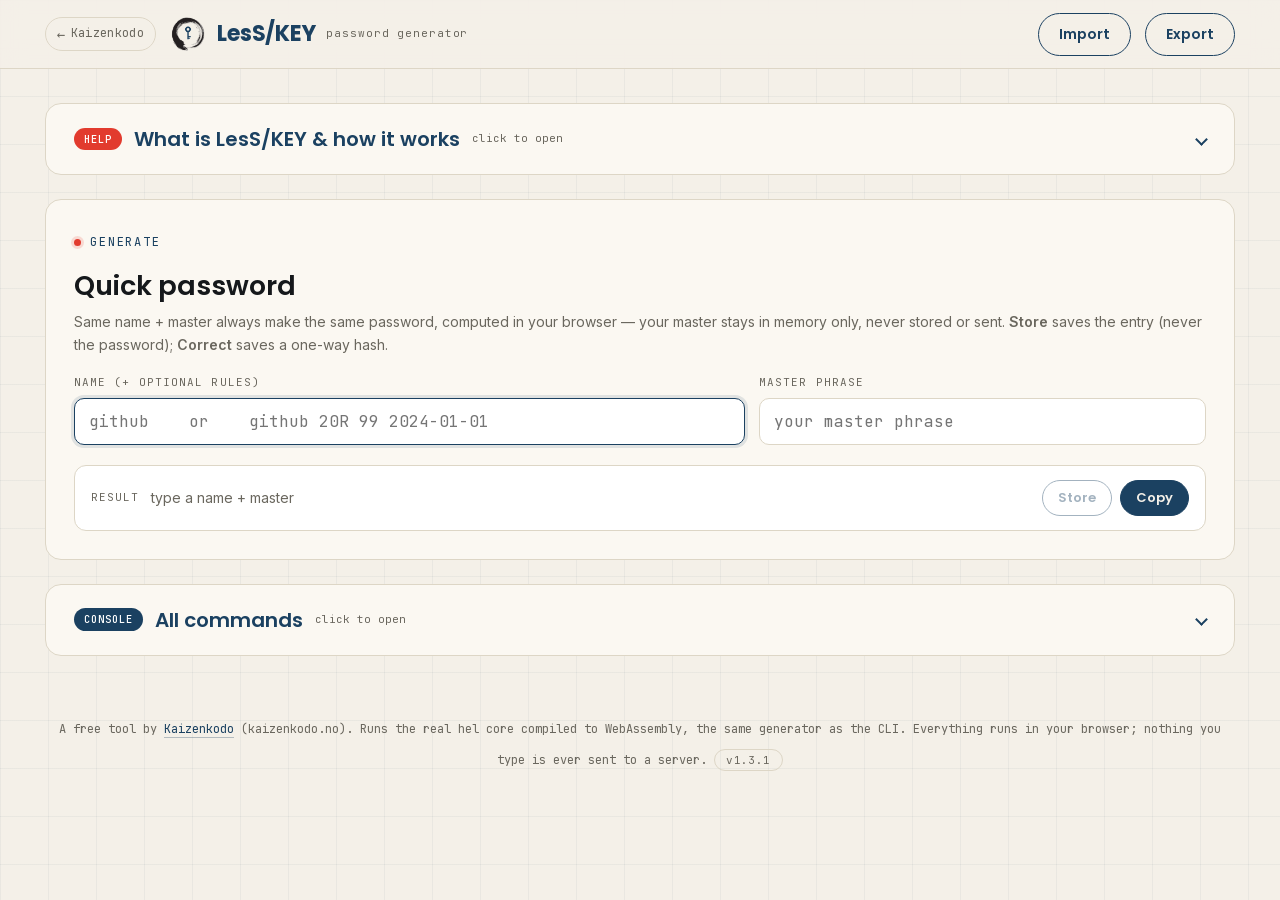
==== helwasm/index.html @ 5dd18528 "helwasm: v1.3.1 - honest importer: surface errors, crlf, dangling fence" ====
<!DOCTYPE html>
<html lang="en">
  <head>
    <meta charset="utf-8" />
    <meta name="viewport" content="width=device-width, initial-scale=1, viewport-fit=cover" />
    <meta name="theme-color" content="#0a2540" />
    <title>LesS/KEY password generator</title>
    <meta name="description" content="A password manager that stores nothing and never talks to a server. Passwords are generated entirely in your browser with WebAssembly; your master password and your data never leave your device." />
    <link rel="icon" type="image/png" sizes="32x32" href="./assets/favicon-32x32.png?v=2" />
    <link rel="icon" type="image/png" sizes="16x16" href="./assets/favicon-16x16.png?v=2" />
    <link rel="icon" href="./assets/favicon.ico?v=2" sizes="any" />
    <link rel="apple-touch-icon" sizes="180x180" href="./assets/apple-touch-icon.png?v=2" />
    <link rel="manifest" href="./assets/site.webmanifest" />
    <!-- Installable as a home-screen app (iOS + Android), runs standalone. -->
    <meta name="apple-mobile-web-app-capable" content="yes" />
    <meta name="mobile-web-app-capable" content="yes" />
    <meta name="apple-mobile-web-app-title" content="LesS/KEY" />
    <meta name="apple-mobile-web-app-status-bar-style" content="default" />
    <!-- Fonts are self-hosted in style.css (./assets/fonts/); no external requests. -->
    <link rel="stylesheet" href="./style.css" />
  </head>
  <body>
    <header class="site">
      <div class="wrap nav">
        <a class="backlink" href="../" title="Back to the Kaizenkodo site"><span class="arr" aria-hidden="true">←</span> Kaizenkodo</a>
        <a class="brand" href="./">
          <img class="enso" src="./assets/enso.png" width="36" height="36" alt="" aria-hidden="true" />
          <span class="wordmark">LesS/KEY</span>
          <span class="tagline">password generator</span>
        </a>
        <span class="nav-spacer"></span>
        <button class="btn ghost" id="importBtn">Import</button>
        <button class="btn ghost" id="exportBtn">Export</button>
      </div>
    </header>

    <main class="wrap">
      <!-- About / how it works (collapsible) -->
      <details class="about" id="about">
        <summary>
          <span class="about-badge">Help</span>
          <span>What is LesS/KEY &amp; how it works</span>
          <span class="about-hint">click to open</span>
          <span class="about-toggle" aria-hidden="true"></span>
        </summary>
        <div class="about-body">
          <p>
            LesS/KEY is a password manager that <strong>stores no passwords</strong>. It
            <strong>re-generates</strong> each one on demand from your single
            <em>master password</em> plus the <em>name</em> of the account. The same name and
            master always produce the same password, so there is nothing secret to leak,
            sync, or back up, and you only ever remember one phrase. By default each password
            is six short, memorable words. That is the <em>correct horse battery staple</em> idea
            from <a href="https://xkcd.com/936/" target="_blank" rel="noopener">xkcd 936</a>, built on
            the classic S/KEY one-time-password scheme (<a href="https://www.rfc-editor.org/rfc/rfc2289" target="_blank" rel="noopener">RFC 2289</a>).
          </p>
          <p class="about-privacy">
            <strong>Nothing leaves your device.</strong> Everything happens locally. Your master
            password and the passwords it generates are never sent anywhere, never stored on a
            server, and never logged. There is no account, no sync, and no tracking. The app is a
            single page plus a WebAssembly module, with its fonts bundled in. Once it has loaded,
            it makes no network requests at all.
          </p>
          <div class="about-grid">
            <div class="about-col">
              <div>
                <h4>Quick password</h4>
                <p>
                  Type an account name and your master phrase. The password appears instantly,
                  masked; click it (or the master) to reveal, or press <strong>Copy</strong>.
                  The save button steps from <strong>Store</strong> (file the entry — its name
                  and rules, never the password) to <strong>Correct</strong> (confirm this name +
                  master); once confirmed the result shows in colour, so a typo stays black.
                </p>
              </div>
              <div>
                <h4>Console</h4>
                <p>
                  The full command line; type <code>help</code> for every command. It shares the
                  same catalog and session as the form above, so you can switch between them freely;
                  <code>pb</code> copies a command's output to the clipboard. Your list lives only in
                  this browser (localStorage); use <strong>Export</strong> or <strong>Import</strong>
                  to move it yourself (for example, to and from a Notion page).
                </p>
              </div>
            </div>
            <div>
              <h4>Naming rules</h4>
              <p>
                After a name you can add a length and a mode. <code>R</code> is six memorable words
                (the default); <code>C</code> camel; <code>H</code> hex; <code>B</code> base64;
                <code>D</code> digits (<code>U…</code> = upper); <code>T</code> a TOTP one-time code
                (RFC 6238). For example, <code>github 20R</code>. End a name with <code>^folder</code>
                to derive it from a parent; you still type only your one master and the whole chain
                is computed. Or leave the master box empty and you're asked for the parent's own
                password instead (blank climbs to its parent, and so on).
              </p>
              <p>
                A <code>T</code> entry carries an inline seed, written <code>#"otpauth://…"</code>
                (or a bare base32 secret); <code>enc &lt;name&gt;</code> then prints its current code.
                <code>!"a note"</code> stores an encrypted note. Both are sealed with a key derived
                from the entry and its master chain — never kept in the clear — and
                <code>reveal &lt;name&gt;</code> decrypts them.
                Example: <code>add totp T 99 now #"otpauth://totp/x?secret=JBSWY3DPEHPK3PXP"</code>.
              </p>
              <p>
                A name starting with <code>+</code> (like <code>+vault</code>) is an independent
                root: its password is entered, never derived, and the chain stops there — separate
                master passwords for separate subtrees. A base starting with <code>$</code> (or
                <code>+$</code>) makes its whole subtree derive the unfolded 160-bit value
                (15 words instead of 6); set it once, everything below inherits.
              </p>
            </div>
          </div>
          <p class="about-note">
            Runs the real hel engine compiled to WebAssembly, the exact same generator as the
            command-line tool. You can add it to your home screen and use it as an app. No server,
            no account, no tracking, nothing to leak.
          </p>
        </div>
      </details>

      <!-- Quick generate -->
      <section class="card">
        <div class="eyebrow">Generate</div>
        <h2>Quick password</h2>
        <p class="hint">
          Same name + master always make the same password, computed in your browser —
          your master stays in memory only, never stored or sent. <strong>Store</strong>
          saves the entry (never the password); <strong>Correct</strong> saves a one-way hash.
        </p>
        <div class="fields">
          <div class="field">
            <label for="qname">Name (+ optional rules)</label>
            <input type="text" id="qname" role="combobox" aria-autocomplete="list" aria-expanded="false" aria-controls="qnames" placeholder="github    or    github 20R 99 2024-01-01" autocomplete="off" autocapitalize="off" autocorrect="off" spellcheck="false" readonly data-1p-ignore data-lpignore="true" data-bwignore="true" data-form-type="other" data-protonpass-ignore="true" data-kpxc-ignore="true" autofocus />
            <div class="suggest" id="qnames" role="listbox" hidden></div>
          </div>
          <div class="field">
            <label for="master">Master phrase</label>
            <input type="text" id="master" class="mask" placeholder="your master phrase" title="click to show or hide" autocomplete="off" autocapitalize="off" autocorrect="off" spellcheck="false" readonly data-1p-ignore data-lpignore="true" data-bwignore="true" data-form-type="other" data-protonpass-ignore="true" data-kpxc-ignore="true" />
          </div>
        </div>
        <!-- Facts about the STORED entry behind the typed name: its ^parent (tap
             to jump to that entry) and any URL / e-mail found in its comment
             (tap to copy; the URL chip also opens). Hidden when there is none. -->
        <div class="entry-meta" id="qmeta" hidden></div>
        <div class="result">
          <span class="tag">result</span>
          <span class="secret" id="qsecret" title="click to reveal"></span>
          <span class="len" id="qlen"></span>
          <span class="actions">
            <button class="btn ghost small" id="saveBtn" title="Save this name in your catalog" disabled>Store</button>
            <button class="btn small" id="copy">Copy</button>
          </span>
        </div>
      </section>

      <!-- Console (collapsible, same pattern as the help panel above) -->
      <details class="about console-card" id="consoleCard">
        <summary>
          <span class="about-badge">Console</span>
          <span>All commands</span>
          <span class="about-hint">click to open</span>
          <span class="about-toggle" aria-hidden="true"></span>
        </summary>
        <div class="about-body console-body">
          <p class="hint">
            The full hel command line: <code>ls</code>, <code>add</code>,
            <code>enc</code>, <code>gen</code>, <code>comment</code>,
            <code>correct</code>, <code>help</code>, … Your catalog persists in this
            browser (localStorage). Generated passwords are masked; click to reveal.
          </p>
          <div class="console-out" id="cout"></div>
          <div class="console-resize" role="separator" aria-orientation="horizontal" title="Drag to resize"></div>
          <div class="console-in">
            <span class="prompt">&gt;</span>
            <input type="text" id="cin" placeholder="type a command and press Enter" autocomplete="off" spellcheck="false" />
          </div>
        </div>
      </details>
    </main>

    <footer class="foot wrap">
      A free tool by <a href="https://kaizenkodo.no" target="_blank" rel="noopener">Kaizenkodo</a> (kaizenkodo.no).
      Runs the real hel core compiled to WebAssembly, the same generator as the CLI.
      Everything runs in your browser; nothing you type is ever sent to a server.
      <button class="ver" id="verBtn" type="button" title="What's new — changelog"></button>
    </footer>

    <div class="toast" id="toast"></div>

    <!-- Shown only when a new version installs while you're mid-entry; tapping it
         reloads to apply the update. Cold-open updates apply silently (no bar). -->
    <button class="update-bar" id="updateBar" type="button" hidden>
      Update ready &mdash; tap to apply
    </button>

    <!-- Import modal -->
    <div class="modal-bg" id="importModal">
      <div class="modal">
        <h3>Import catalog</h3>
        <p class="hint">Paste your catalog — raw <code>add …</code> lines, or a whole markdown page (a Notion <code>dump</code> split across code blocks works as-is; only the code blocks are read). Existing entries with the same name are replaced.</p>
        <div class="modal-status" id="importStatus" hidden></div>
        <textarea id="importText" placeholder="add ..."></textarea>
        <div class="row">
          <button class="btn" id="importDo">Import</button>
          <button class="btn ghost" id="importCancel">Cancel</button>
        </div>
      </div>
    </div>

    <!-- Export modal -->
    <div class="modal-bg" id="exportModal">
      <div class="modal">
        <h3>Export catalog</h3>
        <p class="hint">Copy this and paste it back into your Notion page.</p>
        <textarea id="exportText" readonly></textarea>
        <div class="row">
          <button class="btn" id="exportCopy">Copy</button>
          <button class="btn ghost" id="exportClose">Close</button>
        </div>
      </div>
    </div>

    <!-- Password prompt modal (for the `pass` command) -->
    <div class="modal-bg" id="passModal">
      <div class="modal">
        <h3 id="passTitle">Set password</h3>
        <p class="hint">Cache a master/parent password for this name (used by <code>enc</code> in its subtree). Kept in memory only.</p>
        <div class="field">
          <label for="passInput">Password</label>
          <input type="text" id="passInput" class="mask" autocomplete="off" autocapitalize="off" autocorrect="off" spellcheck="false" readonly data-1p-ignore data-lpignore="true" data-bwignore="true" data-form-type="other" data-protonpass-ignore="true" data-kpxc-ignore="true" />
        </div>
        <div class="row">
          <button class="btn" id="passOk">Set</button>
          <button class="btn ghost" id="passCancel">Cancel</button>
        </div>
      </div>
    </div>

    <!-- Changelog overlay (opened from the footer version badge) -->
    <div class="modal-bg" id="changelogModal">
      <div class="modal">
        <h3>What's new</h3>
        <p class="hint">Recent changes to LesS/KEY, newest first.</p>
        <div class="changelog" id="changelogBody"></div>
        <div class="row">
          <button class="btn ghost" id="changelogClose">Close</button>
        </div>
      </div>
    </div>

    <script type="module">
      import init, { hel_init, hel_command, hel_load_script, hel_parse, hel_parse_name, hel_entry, hel_names, hel_chain } from "./pkg/helwasm.js";

      const $ = (s) => document.querySelector(s);
      const masterEl = () => document.getElementById("master");
      const CATALOG_KEY = "hel_catalog";

      // Single source of truth for the displayed version AND the changelog dialog.
      // Newest first: CHANGELOG[0].version is the footer badge and gets the "Latest"
      // flag. To cut a release, bump the top version and prepend an entry. Each change
      // is { tag: "New" | "Improved", text }; `text` may hold inline <code> for command
      // names (authored/trusted content, rendered as HTML). `title` = the release theme.
      const CHANGELOG = [
        { version: "1.3.1", date: "2026-08-01", title: "An honest importer", changes: [
          { tag: "Fixed", text: "Import no longer claims success when nothing happened. The engine imports all-or-nothing (one broken line rejects the whole paste — your catalog is never half-replaced), but the dialog used to say “Imported” either way. It now reports the problem, shows the offending errors, and stays open; a clean import confirms with the real entry count." },
          { tag: "Fixed", text: "A paste with Windows line endings (CR&nbsp;LF) imported nothing; it now imports normally." },
          { tag: "Fixed", text: "A markdown paste whose final code fence is unterminated (e.g. a truncated page copy) silently dropped that block; its lines are now imported." },
        ] },
        { version: "1.3.0", date: "2026-07-29", title: "Find anything, see everything", changes: [
          { tag: "New", text: "The name field now searches your whole catalog, not just name beginnings: what you type is a regular expression matched against the full stored line — name, mode, date, comment and <code>^parent</code>, exactly the export form. <code>mail.*work</code>, <code>^git</code>, <code>2024-</code> or a plain fragment all work (spaces still mean name&nbsp;+&nbsp;rules; write <code>\\s</code> instead). <code>(?-i)</code> forces case-sensitivity, like <code>ls</code>." },
          { tag: "Improved", text: "Suggestions show what you'd actually pick: the name in bold with its <code>^parent</code> beside it and the start of the comment underneath — no more guessing between five <code>microsoft…</code> entries." },
          { tag: "New", text: "Below the name, quiet chips show the stored entry's facts: its <code>^parent</code> (tap to jump to that entry), and any web address or e-mail found in the comment — tap to copy, <code>↗</code> opens the site." },
          { tag: "Fixed", text: "The <code>save</code> diff is always complete: with nothing loaded yet the whole catalog shows as added, imports after a <code>source</code> appear too, and a clean save says <code>no changes since last load/save</code>." },
        ] },
        { version: "1.2.1", date: "2026-07-15", title: "A tidier desk", changes: [
          { tag: "Fixed", text: "Name suggestions are now a proper dropdown: arrow keys move the highlight, Enter picks, Escape closes — and it closes by itself after a pick or when you leave the field. The old native list could only be clicked and often refused to close on desktop." },
          { tag: "Improved", text: "The console folds away like the Help panel — closed by default, one click on its header to open — and remembers whether you left it open." },
          { tag: "Improved", text: "Password managers and browser autofill are told more firmly to stay out of the name and master fields (they only become writable the moment you click or tab into them)." },
        ] },
        { version: "1.2.0", date: "2026-07-10", title: "One-time codes, and a real shell on your phone", changes: [
          { tag: "New", text: "Store time-based one-time codes (2FA): give an entry mode <code>T</code> and an inline <code>#&quot;otpauth://…&quot;</code> seed, then <code>enc</code> shows the current six-digit code. Seeds are encrypted with your master and never kept in the clear; <code>reveal</code> shows the original, and <code>!&quot;…&quot;</code> stores an encrypted note." },
          { tag: "New", text: "Multiple master passwords: a name starting with <code>+</code> (like <code>+vault</code>) is an independent root — its password is entered, never derived, and the <code>^parent</code> chain stops there. Compartmentalize subtrees under separate masters." },
          { tag: "New", text: "<code>reset yes</code> in the console drops the whole in-memory catalog for a clean reimport — nothing saved changes until the next <code>save</code>, and cached masters are kept so the reimport seals without re-prompting." },
          { tag: "New", text: "A base whose name starts with <code>$</code> (or <code>+$</code>) switches its whole subtree to the unfolded derivation: 15-word passwords carrying the full 160 bits, inherited by every entry below it." },
          { tag: "New", text: "<code>rnd</code> mints passwords from pure randomness — each candidate is a fresh 160-bit value rendered like a <code>$</code> entry (15 words), touching no master. Made for creating new <code>+</code>/<code>+$</code> root passwords; <code>pb rnd1</code> copies one." },
          { tag: "Improved", text: "The console works as a proper shell on phones: it fits the screen, and while you type the output stays visible above the on-screen keyboard instead of hiding behind it. Tapping a password to reveal it keeps the keyboard and the shell open. Drag the handle under the output to resize it, and the height is remembered." },
          { tag: "New", text: "The name field suggests matching entries from your saved catalog as you type, so re-entering a name is a tap." },
          { tag: "New", text: "A name that derives from a <code>^parent</code> now generates even without your root master: leave the master box empty and you're asked for the parent's password (blank climbs to its parent, and so on) — the same hierarchy walk as the command-line tool." },
          { tag: "New", text: "Import accepts a whole markdown page, not just raw commands: paste a full Notion page whose <code>dump</code> is split across code blocks and only the code blocks are read." },
          { tag: "Improved", text: "<code>pass</code> on its own now sets the root master (same as <code>pass /</code>) — no name needed; the console prompt titles it “Master password (root)”. Consistent with the command-line tool." },
        ] },
        { version: "1.1.0", date: "2026-06-14", title: "Updates itself, works offline", changes: [
          { tag: "New", text: "The installed app now updates itself the next time you open it — no more removing and re-adding, and your saved catalog is kept across updates." },
          { tag: "New", text: "Runs fully offline once installed; everything is cached on your device." },
          { tag: "Improved", text: "<code>help</code> takes a topic: <code>help [topic]</code> gives a grouped overview plus per-command detail." },
          { tag: "Improved", text: "<code>enc</code> takes a sub-command like <code>pb</code>: <code>enc ls</code> / <code>enc ld &lt;regex&gt;</code> encodes the matching entry, and <code>pb ld &lt;regex&gt;</code> copies its name." },
        ] },
        { version: "1.0.0", date: "2026-06-10", title: "Keyboard-first, and installable", changes: [
          { tag: "New", text: "Press Enter in the name field to jump to the master; Enter in the master generates and copies." },
          { tag: "New", text: "Install LesS/KEY to your home screen and run it as a standalone app." },
          { tag: "Improved", text: "Fresh ensō + key icon; the result shrinks to stay on one line on narrow phones." },
        ] },
        { version: "0.9.0", date: "2026-06-09", title: "A smarter catalog", changes: [
          { tag: "New", text: "Quick password follows <code>^parent</code> chains, all computed from your one master." },
          { tag: "New", text: "<code>pb</code> copies a command's output to the clipboard; help now lists every command." },
          { tag: "Improved", text: "One progressive Store → Correct button; verified results show in colour." },
        ] },
        { version: "0.8.0", date: "2026-06-08", title: "Public launch", changes: [
          { tag: "New", text: "Runs entirely in your browser via WebAssembly — nothing you type is ever sent to a server." },
          { tag: "New", text: "Self-hosted fonts, installable and mobile-friendly; a bare name makes six memorable S/KEY words by default." },
        ] },
      ];

      // When launched as an installed app (home-screen / standalone), hide the
      // "back to Kaizenkodo" link — leaving the app context would feel wrong there.
      // navigator.standalone covers older iOS; the media query covers the rest.
      if (window.navigator.standalone === true ||
          (window.matchMedia && window.matchMedia("(display-mode: standalone)").matches)) {
        document.documentElement.classList.add("standalone");
      }

      // ---- host imports (wasm calls these by bare name → must be globals) ----
      // The master field is the single ROOT master. hel's read_master prompts "/" for
      // the root and the parent's NAME when climbing a ^parent chain; by answering only
      // the "/" prompt (and "" otherwise) we force hel to climb to the root and COMPUTE
      // every intermediate parent from one master — exactly what the CLI does, and the
      // same for the easy form and the console below, so both give identical results.
      window.hel_get_password = (prompt) =>
        prompt === "/" ? (masterEl() ? masterEl().value : "") || "" : "";
      window.hel_rnd_range = (s, e) => {
        if (e <= s) return s;
        const r = crypto.getRandomValues(new Uint32Array(1))[0] / 4294967296;
        return s + Math.floor(r * (e - s));
      };
      window.hel_storage_get = (k) => localStorage.getItem("hel:" + k);
      window.hel_storage_set = (k, v) => localStorage.setItem("hel:" + k, v);
      // `pb` copies to the system clipboard. Fire-and-forget: it runs inside the Enter
      // keypress handler, so the user-gesture requirement for clipboard write is met.
      window.hel_clipboard_write = (text) => { try { navigator.clipboard.writeText(text); } catch (e) {} };

      // ---- helpers ----
      const persist = () => hel_command("save " + CATALOG_KEY);
      const esc = (s) => s.replace(/&/g, "&amp;").replace(/</g, "&lt;").replace(/>/g, "&gt;");
      const stripNoise = (out) => out.split("\n").filter((l) => l && !/^(warning|error):/.test(l));
      const escapeRegExp = (s) => s.replace(/[.*+?^${}()|[\]\\]/g, "\\$&");

      // Import accepts a full markdown paste (e.g. a whole Notion page whose hel `dump`
      // is split across several fenced code blocks): pull out the code-block contents and
      // import only those, in order. With no code fence, treat the text as raw commands
      // (unchanged behaviour). Language tag after the opening ``` is ignored.
      // CRLF is normalized to LF first — the engine's script grammar only accepts \r
      // BEFORE a command, so a Windows-style paste would otherwise reject wholesale.
      // An UNTERMINATED final fence still counts as a block: a truncated page must
      // lose nothing (the engine rejects any garbage this lets through anyway).
      function extractScript(txt) {
        txt = txt.replace(/\r\n?/g, "\n");
        const blocks = [];
        const re = /```[^\n]*\n([\s\S]*?)```/g;
        let m, tailFrom = 0;
        while ((m = re.exec(txt)) !== null) { blocks.push(m[1]); tailFrom = re.lastIndex; }
        if (!blocks.length) return txt;
        const dangling = txt.slice(tailFrom).match(/```[^\n]*\n([\s\S]*)$/);
        if (dangling && dangling[1].trim()) blocks.push(dangling[1]);
        return blocks.join("\n");
      }

      // Redact the secret a `pass <name> <pw>` / `set <name> <value>` long form carries,
      // mirroring hel's command Display (`pass name ***`). `pass <name>` (no value) and
      // `unpass` are untouched. Used for the console echo AND to keep secrets out of the
      // persisted command history.
      function redactCmd(cmd) {
        return cmd.replace(/^(\s*(?:pass|set)\s+\S+)\s+.+$/, "$1 ***");
      }

      // ls-style name autocomplete for #qname. A custom dropdown, NOT a native
      // <datalist>: on desktop the datalist popup can't be keyboard-picked once its
      // options are rebuilt mid-typing, and it won't dismiss. What you type is a
      // REGEX matched against the full stored line (name, mode, seq, date, comment,
      // ^parent — the exact dump/export form), same semantics as `ls`: `^`/`$`
      // anchor the whole line, partial matches hit anywhere, `(?-i)` forces case.
      // hel_names is read-only, so it never mutates the catalog or ls state
      // (quick-gen stays stateless). Only offers suggestions while typing a
      // whitespace-free pattern (use `\s` in a regex), so it doesn't fight the
      // "name + rules" spec once rules are added, and never dumps the whole
      // catalog on an empty field. Capped for large catalogs.
      const MAX_SUGGESTIONS = 50;

      // Split a canonical stored line (`[prefix ]name [len]mode seq date [comment]
      // [^parent]`) into the bits the UI shows. The name comes from the engine's
      // own parser (handles a leading prefix); the parent is the trailing ^token;
      // the comment is everything between the date and the parent (token-joined,
      // so inner runs of spaces collapse — fine for display).
      function parseEntryLine(line) {
        const t = line.trim();
        const name = hel_parse_name(t);
        const pm = t.match(/\s\^(\S+)$/);
        const rest = pm ? t.slice(0, pm.index) : t;
        const toks = rest.split(/\s+/);
        const ni = toks.indexOf(name);
        const comment = ni >= 0 ? toks.slice(ni + 4).join(" ") : "";
        return { name, parent: pm ? pm[1] : "", comment };
      }
      let suggestActive = -1; // index of the keyboard-highlighted option, -1 = none
      function closeSuggest() {
        const box = $("#qnames");
        box.hidden = true;
        box.replaceChildren();
        suggestActive = -1;
        $("#qname").setAttribute("aria-expanded", "false");
        $("#qname").removeAttribute("aria-activedescendant");
      }
      function acceptSuggest(name) {
        $("#qname").value = name;
        closeSuggest();
        quickGen(true);
      }
      function moveSuggest(delta) {
        const box = $("#qnames");
        const opts = box.children;
        if (!opts.length) return;
        suggestActive = suggestActive === -1
          ? (delta > 0 ? 0 : opts.length - 1)
          : (suggestActive + delta + opts.length) % opts.length;
        for (let i = 0; i < opts.length; i++) opts[i].classList.toggle("active", i === suggestActive);
        opts[suggestActive].scrollIntoView({ block: "nearest" });
        $("#qname").setAttribute("aria-activedescendant", opts[suggestActive].id);
      }
      function refreshNameSuggestions() {
        const box = $("#qnames");
        if (!box) return;
        const spec = $("#qname").value;
        if (!spec || /\s/.test(spec)) { closeSuggest(); return; } // empty/rules → none
        const lines = hel_names(spec).split("\n").filter(Boolean).slice(0, MAX_SUGGESTIONS);
        const ents = lines.map(parseEntryLine);
        // nothing to offer, or the only match is what's already typed → close
        if (!ents.length || (ents.length === 1 && ents[0].name === spec)) { closeSuggest(); return; }
        suggestActive = -1;
        $("#qname").removeAttribute("aria-activedescendant");
        box.replaceChildren(...ents.map((ent, i) => {
          const o = document.createElement("div");
          o.className = "opt";
          o.id = "qopt-" + i;
          o.setAttribute("role", "option");
          o.dataset.name = ent.name;
          const top = document.createElement("div");
          top.className = "opt-top";
          const nm = document.createElement("span");
          nm.className = "opt-name";
          nm.textContent = ent.name;
          top.appendChild(nm);
          if (ent.parent) {
            const pa = document.createElement("span");
            pa.className = "opt-parent";
            pa.textContent = "^ " + ent.parent;
            top.appendChild(pa);
          }
          o.appendChild(top);
          if (ent.comment) {
            const co = document.createElement("div");
            co.className = "opt-comment";
            co.textContent = ent.comment;
            o.appendChild(co);
          }
          // pointerdown (not click): preventDefault keeps #qname focused, so no blur
          o.addEventListener("pointerdown", (e) => { e.preventDefault(); acceptSuggest(ent.name); });
          return o;
        }));
        box.hidden = false;
        $("#qname").setAttribute("aria-expanded", "true");
      }

      let toastT;
      function toast(msg) {
        const t = $("#toast");
        t.textContent = msg;
        t.classList.add("show");
        clearTimeout(toastT);
        toastT = setTimeout(() => t.classList.remove("show"), 1600);
      }

      async function copyText(text) {
        try {
          await navigator.clipboard.writeText(text);
          toast("Copied");
        } catch {
          toast("Copy failed");
        }
      }

      function secretSpan(text) {
        const s = document.createElement("span");
        s.className = "secret";
        s.textContent = text;
        s.title = "click to reveal";
        // In the iPhone console shell, tapping a secret must not blur #cin — that closes
        // the keyboard and drops shell mode. Keep focus on the input by preventing the
        // event that would move it, while still toggling the reveal:
        //  - mousedown.preventDefault handles desktop + iOS's synthetic mouse path;
        //  - touchend.preventDefault handles real iOS, where the blur rides the touch
        //    itself (before the synthetic mouse events). Preventing touchend also
        //    suppresses the synthetic click, so we toggle there and guard the click path.
        const inShell = () => document.body.classList.contains("shell-focus");
        const reveal = () => s.classList.toggle("revealed");
        let touchHandled = false;
        s.addEventListener("mousedown", (e) => { if (inShell()) e.preventDefault(); });
        s.addEventListener("touchend", (e) => {
          if (!inShell()) return;                 // outside the shell: let the click toggle
          e.preventDefault();                     // keep the keyboard open; eats the synthetic click
          touchHandled = true;
          setTimeout(() => { touchHandled = false; }, 500);
          reveal();
        });
        s.addEventListener("click", () => { if (!touchHandled) reveal(); });
        return s;
      }

      // ---- quick generate ----
      // Pure sugar over the same engine the console drives: it only ever runs
      // hel_command(...) and DERIVES what it shows from the engine, so you can switch
      // to the console at any time and keep working on the same catalog, the same
      // cached master, and the same correct hashes. No private form-only state — the
      // master lives only in hel's in-memory `secrets` (never written to storage);
      // only the one-way "correct" hash is persisted on the device.
      let lastSecret = "";
      let appliedMaster = null; // last master value pushed to the engine (debounce hint)
      // One progressive button. It walks the natural states, each a real engine fact:
      //   not in catalog            -> "Store"     (click: add the name)
      //   in catalog, master shown  -> "Correct"   (click: mark this name+master correct)
      //   verified                  -> "Correct ✓" (click: unmark)
      //   in catalog, no master     -> "Stored ✓"  (disabled: nothing to verify yet)
      function refreshSaveBtn(name, hasResult, correct) {
        const b = $("#saveBtn");
        if (!b) return;
        const stored = name ? !!hel_entry(name) : false;
        b.classList.remove("is-correct", "is-stored");
        if (!name) {
          b.disabled = true; b.textContent = "Store";
          b.title = "Save this name in your catalog";
        } else if (!stored) {
          b.disabled = false; b.textContent = "Store";
          b.title = "Save this name in your catalog";
        } else if (correct) {
          b.disabled = false; b.textContent = "Correct ✓"; b.classList.add("is-correct");
          b.title = "This name + master is verified. Click to unmark.";
        } else if (hasResult) {
          b.disabled = false; b.textContent = "Correct";
          b.title = "Mark this name + master correct, so it shows in colour";
        } else {
          b.disabled = true; b.textContent = "Stored ✓"; b.classList.add("is-stored");
          b.title = "In your catalog. Type the master to mark it correct.";
        }
      }
      // ---- entry meta chips: parent / URL / e-mail of the stored entry ----
      // Derived on every regen from the entry's canonical stored line. The URL and
      // e-mail live in the free-text comment; show them as copyable chips so the
      // catalog doubles as a "where do I log in with what" card. Nothing here is
      // secret (the comment is stored in the clear), so plain buttons are fine.
      function metaChip(kindLabel, valueLabel, title, onClick) {
        const c = document.createElement("button");
        c.type = "button";
        c.className = "chip";
        c.title = title || "Click to copy";
        const k = document.createElement("span");
        k.className = "k";
        k.textContent = kindLabel;
        const v = document.createElement("span");
        v.className = "v";
        v.textContent = valueLabel;
        c.append(k, v);
        c.addEventListener("click", onClick);
        return c;
      }
      function refreshEntryMeta(name) {
        const box = $("#qmeta");
        if (!box) return;
        const stored = name ? hel_entry(name) : "";
        if (!stored) { box.hidden = true; box.replaceChildren(); return; }
        const ent = parseEntryLine(stored);
        const chips = [];
        if (ent.parent) {
          // Jumping beats copying for a parent: load its stored spec into the
          // name field, exactly as picking it from the suggestions would.
          chips.push(metaChip("parent", ent.parent,
            "Derived from ^" + ent.parent + " — click to open that entry", () => {
              $("#qname").value = hel_entry(ent.parent) || ent.parent;
              closeSuggest();
              quickGen(true);
            }));
        }
        // First http(s) URL in the comment; the e-mail is searched with URLs cut
        // out, so a user@host inside a URL doesn't masquerade as an address.
        const url = (ent.comment.match(/https?:\/\/[^\s"'<>)\]]+/) || [])[0];
        if (url) {
          let host = url;
          try { host = new URL(url).host; } catch {}
          const c = metaChip("url", host, "Click to copy " + url, () => copyText(url));
          const a = document.createElement("a");
          a.className = "chip-open";
          a.href = url;
          a.target = "_blank";
          a.rel = "noopener";
          a.textContent = "↗";
          a.title = "Open " + url;
          a.addEventListener("click", (e) => e.stopPropagation()); // open, don't copy
          c.appendChild(a);
          chips.push(c);
        }
        const mail = (ent.comment.replace(/[a-z][a-z0-9+.-]*:\/\/[^\s"'<>)\]]+/gi, " ")
          .match(/[A-Za-z0-9._%+-]+@[A-Za-z0-9.-]+\.[A-Za-z]{2,}/) || [])[0];
        if (mail) chips.push(metaChip("mail", mail, "Click to copy " + mail, () => copyText(mail)));
        box.replaceChildren(...chips);
        box.hidden = !chips.length;
      }
      // Shrink the result font just enough to keep it on one line on very narrow screens
      // (iPhone) instead of wrapping. Falls back to wrapping only if even the floor size
      // can't fit. Masking doesn't change width (mono disc = mono char), so reveal is safe.
      function fitResult() {
        const sec = $("#qsecret");
        sec.style.fontSize = "";
        if (!sec.textContent) return;
        const avail = sec.clientWidth;
        if (!avail) return;
        const ws = sec.style.whiteSpace;
        sec.style.whiteSpace = "nowrap";
        const full = sec.scrollWidth;
        sec.style.whiteSpace = ws;
        if (full > avail) {
          const base = parseFloat(getComputedStyle(sec).fontSize);
          sec.style.fontSize = Math.max(11, Math.floor((base * avail) / full)) + "px";
        }
      }
      function quickGen(silent) {
        const spec = $("#qname").value.trim();
        const sec = $("#qsecret");
        const lenEl = $("#qlen");
        sec.classList.remove("revealed");
        // The entry name is NOT always the first token; a leading prefix
        // (like `*P0 test1 …`) means the name is the next word. Parse it.
        const name = spec ? hel_parse_name(spec) : "";
        if (!name) {
          sec.textContent = ""; sec.classList.remove("correct"); sec.style.fontSize = "";
          lenEl.textContent = ""; lastSecret = "";
          refreshSaveBtn("", false, false);
          refreshEntryMeta("");
          return;
        }
        const master = masterEl().value;
        // A new master in the field is authoritative: forget the cached chain so every
        // parent recomputes from it. An empty field keeps whatever master is stored, so
        // names still generate without re-typing it (the auto-`pass`). `unpass` (no arg)
        // is the same command you can type in the console.
        if (master !== appliedMaster) {
          if (master.length) hel_command("unpass");
          appliedMaster = master;
        }
        let out = hel_command("enc " + name);
        if (/^error: name .* not found/m.test(out)) { // unstored leaf: ephemeral add/enc/rm
          hel_command("add " + spec);
          out = hel_command("enc " + name);
          hel_command("rm " + name);
        }
        const pw = stripNoise(out).pop() || "";
        // Colour = "is THIS name + master marked correct?" — read straight from the
        // leaf's own correct-check in the enc output (per name+password, not per master),
        // so changing the name (or mistyping the master) drops back to black until you
        // mark that exact combination. `correct` typed in the console is reflected too.
        const warnRe = new RegExp("^warning: password " + escapeRegExp(name) + " is not marked as correct$", "m");
        const correct = !!pw && !warnRe.test(out);
        lastSecret = pw;
        sec.textContent = pw;
        sec.classList.toggle("correct", correct);
        lenEl.textContent = pw ? "len " + pw.length : "";
        fitResult();
        refreshSaveBtn(name, !!pw, correct);
        refreshEntryMeta(name);
        if (!pw && !silent) toast("No output");
      }
      // ---- hierarchy climb: generate a ^parent-derived name when the master field
      // is empty by asking for a base's password (blank climbs to the base's base, up
      // to the root), mirroring the CLI's read_master prompts. Entered intermediate
      // passwords are cached via `pass` (cleared when the master field changes). ----
      function parentChainFor(spec, name) {
        // ancestors, immediate base first. Prefer the stored chain; fall back to the
        // ^parent typed in the spec so an unstored leaf whose base IS stored climbs.
        let chain = hel_chain(name).split("\n").filter(Boolean);
        if (!chain.length) {
          const m = hel_parse(spec).match(/\^(\S+)\s*$/);
          if (m) {
            const p = hel_parse_name(m[1]);
            if (p && hel_entry(p)) chain = [p, ...hel_chain(p).split("\n").filter(Boolean)];
          }
        }
        return chain;
      }
      async function climbAndGen(spec, name) {
        // A `+`-led base is an independent root: the chain stops there (its
        // password is entered, never derived), so cut the chain at the first
        // `+` and only offer the `/` root when no `+` root gates the way.
        const chain = parentChainFor(spec, name);
        const plusAt = chain.findIndex((n) => n.startsWith("+"));
        const levels = plusAt >= 0 ? chain.slice(0, plusAt + 1) : [...chain, "/"];
        for (const lvl of levels) {
          const title = passTitle(lvl);
          const pw = await promptPassword(title);
          if (pw === null) return;            // Cancel → abort the climb
          if (pw === "") {
            if (lvl.startsWith("+")) { toast('"' + lvl + '" is an independent root — its password is required'); return; }
            continue;                         // blank → ask the base's base
          }
          // Cache the entered password in the session (same as the console `pass`
          // command) — for the root "/" too. The visible master field stays EMPTY:
          // what was typed is a base's password, not necessarily "the master", and
          // a filled field would wrongly suggest it derives this entry directly.
          hel_command("pass " + lvl + " " + pw);
          persist(); // `pass` marks the level correct — keep that hash
          break;
        }
        quickGen(false);
      }
      // Generate + copy — the explicit commit (Enter in master, Copy button). Falls
      // back to the hierarchy climb when an empty master can't derive a ^parent name.
      async function commitGen() {
        const spec = $("#qname").value.trim();
        const name = spec ? hel_parse_name(spec) : "";
        quickGen(false);
        if (!lastSecret && name && !masterEl().value && parentChainFor(spec, name).length) {
          await climbAndGen(spec, name);
        }
        if (lastSecret) copyText(lastSecret); else toast("Nothing to copy");
      }
      // One click advances the progressive button by one step (Store → Correct →
      // unmark). Each step is the same command you could type in the console.
      function saveStep() {
        const b = $("#saveBtn");
        if (!b || b.disabled) return;
        const spec = $("#qname").value.trim();
        const name = hel_parse_name(spec);
        if (!name) return;
        const stored = !!hel_entry(name);
        if (!stored) {
          hel_command("add " + spec); // file the name in the catalog
          persist();
          appendLine('<span class="muted"># stored ' + esc(name) + "</span>");
          toast("Stored " + name);
        } else if (b.classList.contains("is-correct")) {
          hel_command("uncorrect " + name); // stored entry → removes the hash
          toast("No longer marked correct");
        } else {
          hel_command("correct " + name); // stored + master present → verify (colour)
          toast("Marked correct");
        }
        quickGen(true);
      }

      // ---- console ----
      // Scroll to the bottom after layout (rAF) so the view always follows output.
      function scrollBottom() {
        const out = $("#cout");
        requestAnimationFrame(() => { out.scrollTop = out.scrollHeight; });
      }
      function appendLine(html, cls) {
        const out = $("#cout");
        const div = document.createElement("div");
        if (cls) div.className = cls;
        div.innerHTML = html;
        out.appendChild(div);
        scrollBottom();
      }
      function appendNode(node) {
        const out = $("#cout");
        const div = document.createElement("div");
        div.appendChild(node);
        out.appendChild(div);
        scrollBottom();
      }
      // gen data row: `{:>3} {:>W} {:>4} {name}` — the password column width W is
      // DYNAMIC (grows to the widest listed password), so `passEnd` (the end index of
      // the W-wide field) is derived once from the header. The password is the last
      // `len` chars of that field; mask ONLY it (never the header or the name).
      function parseGenLine(line, passEnd) {
        if (passEnd < 5 || line.length < passEnd + 6) return null;
        const lenStr = line.slice(passEnd + 1, passEnd + 5).trim();
        if (!/^\d+$/.test(lenStr)) return null;          // header row / non-data → plain
        const len = parseInt(lenStr, 10);
        if (len <= 0 || len > passEnd - 4) return null;   // must fit inside the field
        if (!line.slice(0, 3).trim()) return null;        // header has an empty key
        return { prefix: line.slice(0, passEnd - len), secret: line.slice(passEnd - len, passEnd), suffix: line.slice(passEnd) };
      }
      function consoleRun(cmd) {
        appendLine('<span class="cmd">&gt; ' + esc(redactCmd(cmd)) + "</span>");
        const out = hel_command(cmd);
        persist();
        if (!out) return;
        const verb = cmd.trim().split(/\s+/)[0];
        const isGen = /^(gen|rnd)\d*$/.test(verb); // gen/rnd password-table rows (gen3, rnd5, …)
        const isEnc = verb === "enc";
        const lines = out.split("\n");
        // The gen password column width is dynamic; derive where the password field
        // ends from the header row ("… Password  Len  Name"), then mask each row's pw.
        let genPassEnd = -1;
        if (isGen) {
          const hdr = lines.find((l) => l.includes("Password") && l.includes("Len") && l.includes("Name"));
          if (hdr) { const li = hdr.indexOf("Len"); if (li > 1) genPassEnd = li - 2; }
        }
        for (const line of lines) {
          if (/^(warning|error):/.test(line)) {
            appendLine(esc(line), "err");
          } else if (isGen) {
            const p = parseGenLine(line, genPassEnd);
            if (!p) { appendLine(esc(line) || "&nbsp;"); continue; }
            const frag = document.createDocumentFragment();
            frag.appendChild(document.createTextNode(p.prefix));
            frag.appendChild(secretSpan(p.secret));
            frag.appendChild(document.createTextNode(p.suffix));
            appendNode(frag);
          } else if (isEnc && line.trim() && !line.startsWith("add ")) {
            appendNode(secretSpan(line));
          } else {
            appendLine(esc(line) || "&nbsp;");
          }
        }
      }

      // ---- pass overlay (a browser can't block for input, so collect the
      //      password in a modal, then run the long form `pass <name> <pw>`) ----
      let passPending = null;
      let passResolve = null; // set → #passModal is in promise mode (quick-gen climb)
      // Friendly title for the pass modal: the root (`/`) shows as "Master password (root)".
      function passTitle(name) {
        return name === "/" ? "Master password (root)" : 'Password for "' + name + '"';
      }
      function openPassOverlay(name) {
        passPending = name;
        $("#passTitle").textContent = passTitle(name);
        $("#passInput").value = "";
        $("#passModal").classList.add("show");
        setTimeout(() => $("#passInput").focus(), 30);
      }
      // Promise-based prompt reusing #passModal. Resolves to the typed string on OK
      // (may be ""), or null on Cancel. Drives the quick-gen hierarchy climb.
      function promptPassword(title) {
        return new Promise((resolve) => {
          passResolve = resolve;
          $("#passTitle").textContent = title;
          $("#passInput").value = "";
          $("#passModal").classList.add("show");
          setTimeout(() => $("#passInput").focus(), 30);
        });
      }
      function submitPass() {
        const pw = $("#passInput").value;
        $("#passModal").classList.remove("show");
        $("#passInput").value = "";
        if (passResolve) { const r = passResolve; passResolve = null; r(pw); return; }
        const name = passPending;
        passPending = null;
        $("#cin").focus(); // return to the command line after the overlay closes
        if (name == null) return;
        appendLine('<span class="cmd">&gt; pass ' + esc(name) + "</span>");
        if (!pw) {
          appendLine('<span class="muted"># cancelled</span>');
          return;
        }
        const out = hel_command("pass " + name + " " + pw); // long form, no prompt
        persist();
        if (out && out.trim()) {
          for (const l of out.split("\n")) appendLine(esc(l), /^(warning|error):/.test(l) ? "err" : null);
        }
        appendLine('<span class="muted"># password cached for ' + esc(name) + "</span>");
      }

      // ---- changelog overlay ----
      // Render once from CHANGELOG (newest first). Each entry: a head with the
      // version + date, then a bullet list of changes. The <code> in a change is
      // authored, so innerHTML is safe here (no user input ever reaches this).
      function renderChangelog() {
        const body = $("#changelogBody");
        if (!body || body.childElementCount) return; // build once
        CHANGELOG.forEach((rel, i) => {
          const entry = document.createElement("div");
          entry.className = "cl-entry";

          const head = document.createElement("div");
          head.className = "cl-head";
          const ver = document.createElement("span");
          ver.className = "cl-ver";
          ver.textContent = "v" + rel.version;
          const date = document.createElement("span");
          date.className = "cl-date";
          date.textContent = rel.date;
          head.append(ver, date);
          if (i === 0) { // flag the newest release
            const latest = document.createElement("span");
            latest.className = "cl-latest";
            latest.textContent = "Latest";
            head.appendChild(latest);
          }
          entry.appendChild(head);

          if (rel.title) {
            const title = document.createElement("div");
            title.className = "cl-title";
            title.textContent = rel.title;
            entry.appendChild(title);
          }

          const ul = document.createElement("ul");
          for (const c of rel.changes) {
            const li = document.createElement("li");
            const tag = document.createElement("span");
            tag.className = "cl-tag cl-tag-" + c.tag.toLowerCase();
            tag.textContent = c.tag;
            const text = document.createElement("span");
            text.className = "cl-text";
            text.innerHTML = c.text;
            li.append(tag, text);
            ul.appendChild(li);
          }
          entry.appendChild(ul);
          body.appendChild(entry);
        });
      }

      // ---- boot ----
      async function boot() {
        await init();
        hel_init();
        if (localStorage.getItem("hel:" + CATALOG_KEY)) hel_command("source " + CATALOG_KEY);

        // remember the About panel's open/closed state across visits
        const about = $("#about");
        const aboutState = localStorage.getItem("hel:_about_open");
        if (aboutState !== null) about.open = aboutState === "1";
        about.addEventListener("toggle", () => localStorage.setItem("hel:_about_open", about.open ? "1" : "0"));
        // and the Console panel's
        const consolePanel = $("#consoleCard");
        const consoleState = localStorage.getItem("hel:_console_open");
        if (consoleState !== null) consolePanel.open = consoleState === "1";
        consolePanel.addEventListener("toggle", () => localStorage.setItem("hel:_console_open", consolePanel.open ? "1" : "0"));

        // Autofill hardening: the sensitive fields carry `readonly` except while the
        // user is actually in them — password managers' automatic fill sweeps skip
        // readonly fields, so they never see a writable box. Typing is unaffected:
        // pointerdown/focus strip the attribute before any input lands.
        for (const el of [$("#qname"), $("#master"), $("#passInput")]) {
          const arm = () => el.removeAttribute("readonly");
          el.addEventListener("pointerdown", arm);
          el.addEventListener("focus", arm);
          el.addEventListener("keydown", arm); // belt: a focus we never saw
          el.addEventListener("blur", () => el.setAttribute("readonly", ""));
          // #qname autofocuses before boot() runs, so that focus event was missed
          if (document.activeElement === el) arm();
        }

        // live generation
        let liveT;
        const live = () => {
          clearTimeout(liveT);
          liveT = setTimeout(() => quickGen(true), 70);
        };
        $("#qname").addEventListener("input", live);
        $("#qname").addEventListener("input", refreshNameSuggestions);
        $("#master").addEventListener("input", live);
        window.addEventListener("resize", fitResult); // re-fit on rotate / width change
        // Suggestions: Down/Up move the highlight, Enter picks it, Escape closes.
        // Enter with no highlighted suggestion jumps to the master field (its blur
        // then normalises the name and regenerates). Works with the iOS keyboard
        // "return" key too.
        $("#qname").addEventListener("keydown", (e) => {
          const open = !$("#qnames").hidden;
          if (e.key === "ArrowDown" || e.key === "ArrowUp") {
            if (!open) return;
            e.preventDefault();
            moveSuggest(e.key === "ArrowDown" ? 1 : -1);
          } else if (e.key === "Escape") {
            if (open) { e.preventDefault(); closeSuggest(); }
          } else if (e.key === "Enter") {
            e.preventDefault();
            if (open && suggestActive >= 0) { acceptSuggest($("#qnames").children[suggestActive].dataset.name); return; }
            closeSuggest();
            $("#master").focus();
          }
        });
        // On blur, rewrite the name field to the canonical form hel parsed it as
        // (name + mode + seq + date + comment), so you see exactly what was used.
        $("#qname").addEventListener("blur", () => {
          closeSuggest();
          const spec = $("#qname").value.trim();
          if (!spec) return;
          // If the name is already in the catalog, use its FULL stored spec (real
          // mode/seq/date/parent), not a fresh default-extended parse of what was typed.
          const name = hel_parse_name(spec);
          const stored = name ? hel_entry(name) : "";
          const norm = stored || hel_parse(spec);
          if (norm && norm !== spec) {
            $("#qname").value = norm;
            quickGen(true);
          }
        });
        $("#qsecret").addEventListener("click", () => $("#qsecret").classList.toggle("revealed"));
        // Click the master field to show what you typed; click again to re-mask.
        $("#master").addEventListener("click", () => $("#master").classList.toggle("revealed"));
        // Enter in the master field copies the result, like pressing Copy (the keydown
        // gesture lets the clipboard write through). Generate first so it's current.
        $("#master").addEventListener("keydown", (e) => {
          if (e.key !== "Enter") return;
          e.preventDefault();
          commitGen();
        });
        $("#copy").onclick = commitGen;
        $("#saveBtn").onclick = saveStep;

        // pass overlay wiring
        $("#passOk").onclick = submitPass;
        $("#passInput").addEventListener("keydown", (e) => e.key === "Enter" && submitPass());
        $("#passCancel").onclick = () => {
          $("#passModal").classList.remove("show");
          $("#passInput").value = "";
          if (passResolve) { const r = passResolve; passResolve = null; r(null); return; }
          passPending = null;
          $("#cin").focus();
        };

        const ci = $("#cin");
        // command history with Up/Down (persisted across reloads)
        const HKEY = "_console_history";
        const history = JSON.parse(localStorage.getItem("hel:" + HKEY) || "[]");
        let hi = history.length; // pointer; === length means "current draft"
        let draft = "";
        const moveCaretEnd = () => requestAnimationFrame(() => ci.setSelectionRange(ci.value.length, ci.value.length));
        ci.addEventListener("keydown", (e) => {
          if (e.key === "Enter") {
            const v = ci.value.trim();
            ci.value = "";
            if (!v) return;
            // Never persist a secret-bearing command (`pass name pw`, `set name val`)
            // to the on-disk history.
            if (redactCmd(v) === v) {
              if (history[history.length - 1] !== v) history.push(v);
              if (history.length > 300) history.shift();
              localStorage.setItem("hel:" + HKEY, JSON.stringify(history));
            }
            hi = history.length;
            draft = "";
            const pm = v.match(/^pass(?:\s+(\S+))?\s*$/); // `pass [name]` → overlay; `/` (root) is the default
            if (pm) { openPassOverlay(pm[1] || "/"); return; }
            consoleRun(v);
          } else if (e.key === "ArrowUp") {
            if (hi > 0) {
              if (hi === history.length) draft = ci.value;
              ci.value = history[--hi];
              e.preventDefault();
              moveCaretEnd();
            }
          } else if (e.key === "ArrowDown") {
            if (hi < history.length) {
              hi++;
              ci.value = hi === history.length ? draft : history[hi];
              e.preventDefault();
              moveCaretEnd();
            }
          }
        });

        // ---- console: adjustable height + mobile keyboard-aware shell ----
        const outEl = $("#cout");
        const shellEl = $(".console-card");
        // Collapsed <details> renders nothing, so lines appended while closed can't
        // scroll into view; re-pin the tail the moment the console is opened.
        shellEl.addEventListener("toggle", () => { if (shellEl.open) scrollBottom(); });
        const grip = $(".console-resize");
        const vv = window.visualViewport;
        const isPhone = () => matchMedia("(max-width: 680px)").matches;

        // (a) drag-to-resize output height, persisted (desktop + in-flow mobile)
        const HH = "_console_h";
        const savedH = parseInt(localStorage.getItem("hel:" + HH) || "", 10);
        if (savedH > 0) document.documentElement.style.setProperty("--console-h", savedH + "px");
        let gy = 0, gh = 0;
        grip.addEventListener("pointerdown", (e) => {
          gy = e.clientY; gh = outEl.getBoundingClientRect().height;
          grip.setPointerCapture(e.pointerId); e.preventDefault();
        });
        grip.addEventListener("pointermove", (e) => {
          if (!grip.hasPointerCapture(e.pointerId)) return;
          const h = Math.max(160, Math.min(window.innerHeight - 140, gh + (e.clientY - gy)));
          document.documentElement.style.setProperty("--console-h", h + "px");
          scrollBottom();
        });
        const endDrag = (e) => {
          if (!grip.hasPointerCapture?.(e.pointerId)) return;
          grip.releasePointerCapture(e.pointerId);
          localStorage.setItem("hel:" + HH, String(Math.round(outEl.getBoundingClientRect().height)));
        };
        grip.addEventListener("pointerup", endDrag);
        grip.addEventListener("pointercancel", endDrag);

        // (b) shell mode: keep the console pinned above the keyboard while typing
        function syncShell() {
          if (!document.body.classList.contains("shell-focus")) return;
          if (vv) {
            shellEl.style.height = vv.height + "px";
            shellEl.style.transform = "translateY(" + vv.offsetTop + "px)";
          }
          scrollBottom();                       // keep last line pinned as it resizes
        }
        ci.addEventListener("focus", () => {
          if (!isPhone()) return;               // desktop keeps the in-flow card
          document.body.classList.add("shell-focus");
          requestAnimationFrame(syncShell);
        });
        ci.addEventListener("blur", () => {
          document.body.classList.remove("shell-focus");
          shellEl.style.height = "";
          shellEl.style.transform = "";
        });
        if (vv) {                               // guard: absent on very old browsers
          vv.addEventListener("resize", syncShell);
          vv.addEventListener("scroll", syncShell);
        }

        // The import must never LOOK successful when it wasn't: the engine's script
        // parse is atomic (one bad line → nothing imported), so surface its errors
        // in the modal and keep it open; close-with-toast only on a clean run. The
        // entry count comes from the engine (hel_names("") lists the whole catalog),
        // so "catalog now N" is a fact, not an assumption about the paste.
        const catalogSize = () => hel_names("").split("\n").filter(Boolean).length;
        const importStatus = (msg) => {
          const s = $("#importStatus");
          s.textContent = msg;
          s.hidden = !msg;
        };
        $("#importBtn").onclick = () => { importStatus(""); $("#importModal").classList.add("show"); };
        $("#importCancel").onclick = () => { importStatus(""); $("#importModal").classList.remove("show"); };
        $("#importDo").onclick = () => {
          const txt = extractScript($("#importText").value); // markdown → code blocks, else raw
          if (!txt.trim()) {
            $("#importModal").classList.remove("show");
            $("#importText").value = "";
            return;
          }
          const before = catalogSize();
          const out = hel_load_script(txt) || "";
          persist();
          const after = catalogSize();
          const errs = out.split("\n").filter((l) => /^(warning|error):/.test(l));
          const delta = after - before;
          const summary = "catalog now " + after + " entr" + (after === 1 ? "y" : "ies") +
            (delta ? " (" + (delta > 0 ? "+" : "") + delta + ")" : "");
          for (const l of errs) appendLine(esc(l), "err");
          if (errs.length) {
            // stay open: show what went wrong, and be explicit when NOTHING landed
            const head = after === before && /^error: error at /.test(errs[0])
              ? "Nothing imported — the paste has an unparseable line. "
              : "Imported with problems — " + summary + ". ";
            importStatus(head + errs.slice(0, 3).join("\n") + (errs.length > 3 ? "\n(+" + (errs.length - 3) + " more — see console)" : ""));
            return;
          }
          toast("Imported — " + summary);
          appendLine('<span class="muted"># imported catalog — ' + esc(summary) + "</span>");
          $("#importModal").classList.remove("show");
          $("#importText").value = "";
        };
        $("#exportBtn").onclick = () => {
          $("#exportText").value = hel_command("dump"); // `dump` prints the catalog
          $("#exportModal").classList.add("show");
        };
        $("#exportClose").onclick = () => $("#exportModal").classList.remove("show");
        $("#exportCopy").onclick = () => copyText($("#exportText").value);

        // changelog overlay: footer badge shows the top version and opens the dialog
        const changelog = $("#changelogModal");
        $("#verBtn").textContent = "v" + CHANGELOG[0].version;
        renderChangelog();
        $("#verBtn").onclick = () => changelog.classList.add("show");
        $("#changelogClose").onclick = () => changelog.classList.remove("show");
        // Esc closes the changelog (scoped — leaves the other modals' behaviour alone).
        document.addEventListener("keydown", (e) => {
          if (e.key === "Escape" && changelog.classList.contains("show")) changelog.classList.remove("show");
        });

        // click backdrop closes modals
        document.querySelectorAll(".modal-bg").forEach((bg) =>
          bg.addEventListener("click", (e) => {
            if (e.target !== bg) return;
            bg.classList.remove("show");
            // don't leave a climb prompt hanging if its backdrop is dismissed
            if (bg.id === "passModal" && passResolve) { const r = passResolve; passResolve = null; r(null); }
          })
        );

        appendLine('<span class="muted"># LesS/KEY ready. Runs entirely in your browser (WASM); nothing is sent to a server. Try: help</span>');
      }
      boot();

      // ---- PWA: self-update on open, without ever losing your data ----------
      // A service worker makes new code land IN PLACE, so you never remove and
      // re-add the home-screen app (which is what wipes localStorage). Updates
      // rewrite only the code cache; the "hel:" catalog in localStorage is never
      // touched. See projects/hel-wasm-website/notes/pwa-auto-update.md.
      (function registerServiceWorker() {
        if (!("serviceWorker" in navigator)) return;

        // "Busy" = a secret field has content or focus -> never auto-reload and
        // nuke a half-typed master password.
        const isBusy = () =>
          ["master", "qsecret", "passInput"].some((id) => {
            const el = document.getElementById(id);
            return el && (el.value || document.activeElement === el);
          });

        window.addEventListener("load", async () => {
          try {
            // updateViaCache:'none' -> sw.js itself is always fetched fresh, so a
            // new version is detected reliably, not hidden behind the HTTP cache.
            const reg = await navigator.serviceWorker.register("./sw.js", {
              updateViaCache: "none",
            });

            // Apply an update by reloading once when the new worker takes control,
            // but only on a real update (page was already controlled) and only
            // when you're not mid-entry.
            let refreshing = false;
            const hadController = !!navigator.serviceWorker.controller;
            navigator.serviceWorker.addEventListener("controllerchange", () => {
              if (refreshing || !hadController || isBusy()) return;
              refreshing = true;
              location.reload();
            });

            // If an update installs while you ARE busy, surface a tap-to-apply bar
            // instead of reloading under you.
            const bar = document.getElementById("updateBar");
            if (bar) bar.onclick = () => location.reload();
            reg.addEventListener("updatefound", () => {
              const sw = reg.installing;
              if (!sw) return;
              sw.addEventListener("statechange", () => {
                if (sw.state === "installed" && hadController && isBusy() && bar) {
                  bar.hidden = false;
                }
              });
            });

            // Check for a new version every time the app is opened or resumed.
            const check = () => reg.update().catch(() => {});
            check();
            document.addEventListener("visibilitychange", () => {
              if (document.visibilityState === "visible") check();
            });

            // Ask the browser to keep storage durable (best effort on iOS).
            navigator.storage?.persist?.();
          } catch (_) {
            // SW is optional; the app works without it.
          }
        });
      })();
    </script>
  </body>
</html>
---- helwasm/style.css ----
/* LesS/KEY web app. Visual language mirrored from kaizenkodo.org
   (~/Repos/Identity/website/main.css): washi-paper cream, ocean blue, hanko red,
   Poppins / Inter / JetBrains Mono. Light, responsive, restrained. */

:root {
  --cream: #f4f0e8;
  --paper: #fbf8f2;
  --ink: #15181b;
  --muted: #6a675e;
  --line: #ddd6c6;
  --ocean: #1b4161;
  --ocean-2: #2f6286;
  --deep: #0a2540;
  --seal: #e23b2e;
  --disp: "Poppins", system-ui, sans-serif;
  --body: "Inter", system-ui, sans-serif;
  --mono: "JetBrains Mono", ui-monospace, "SF Mono", Menlo, monospace;
  --maxw: 1320px;
  --gutter: clamp(16px, 3.5vw, 48px);
  --radius: 16px;
}

/* Self-hosted fonts, bundled with the app so it makes NO external requests and
   talks to no third party (no Google Fonts, no CDN). Latin subset only. */
@font-face { font-family:"Poppins"; font-style:normal; font-weight:600; font-display:swap; src:url("./assets/fonts/Poppins-600.woff2") format("woff2"); }
@font-face { font-family:"Poppins"; font-style:normal; font-weight:700; font-display:swap; src:url("./assets/fonts/Poppins-700.woff2") format("woff2"); }
@font-face { font-family:"Inter"; font-style:normal; font-weight:400; font-display:swap; src:url("./assets/fonts/Inter-400.woff2") format("woff2"); }
@font-face { font-family:"Inter"; font-style:normal; font-weight:500; font-display:swap; src:url("./assets/fonts/Inter-500.woff2") format("woff2"); }
@font-face { font-family:"Inter"; font-style:normal; font-weight:600; font-display:swap; src:url("./assets/fonts/Inter-600.woff2") format("woff2"); }
@font-face { font-family:"JetBrains Mono"; font-style:normal; font-weight:400; font-display:swap; src:url("./assets/fonts/JetBrainsMono-400.woff2") format("woff2"); }
@font-face { font-family:"JetBrains Mono"; font-style:normal; font-weight:500; font-display:swap; src:url("./assets/fonts/JetBrainsMono-500.woff2") format("woff2"); }
/* Masked-secret font: dots glyphs so the real chars stay selectable/copyable.
   WebKit/Blink use -webkit-text-security; Firefox falls back to this font. */
@font-face { font-family:"text-security-disc"; font-display:swap; src:url("./assets/fonts/text-security-disc.woff2") format("woff2"); }

* { margin: 0; padding: 0; box-sizing: border-box; }
html { height: 100%; overflow-x: hidden; overscroll-behavior-x: none; }

body {
  min-height: 100%;
  overflow-x: hidden;             /* no sideways pan; page is single column */
  overscroll-behavior-x: none;    /* kill horizontal rubber-band / swipe-nav */
  font-family: var(--body);
  font-size: 16px;
  line-height: 1.6;
  color: var(--ink);
  background-color: var(--cream);
  background-image:
    linear-gradient(rgba(27, 65, 97, 0.05) 1px, transparent 1px),
    linear-gradient(90deg, rgba(27, 65, 97, 0.05) 1px, transparent 1px);
  background-size: 48px 48px;
  -webkit-font-smoothing: antialiased;
  text-rendering: optimizeLegibility;
}

.wrap { width: 100%; max-width: var(--maxw); margin: 0 auto; padding-inline: var(--gutter); }

/* Header */
.site {
  position: sticky; top: 0; z-index: 50;
  background: rgba(244, 240, 232, 0.82);
  backdrop-filter: blur(12px);
  border-bottom: 1px solid var(--line);
}
.nav { display: flex; align-items: center; gap: 14px; height: 68px; }
.brand { display: inline-flex; align-items: center; gap: 11px; text-decoration: none; }
.enso { width: 36px; height: 36px; display: block; flex: none; object-fit: contain; }
.wordmark { font-family: var(--disp); font-weight: 700; font-size: 22px; color: var(--ocean); letter-spacing: -0.01em; }
.tagline { font-family: var(--mono); font-size: 11px; color: var(--muted); letter-spacing: 0.08em; }
.nav-spacer { flex: 1; }
/* Always-visible link back to the main Kaizenkodo site. */
.backlink { display: inline-flex; align-items: center; gap: 5px; flex: none; font-family: var(--mono); font-size: 12px; letter-spacing: 0.03em; color: var(--muted); text-decoration: none; white-space: nowrap; padding: 6px 11px; border-radius: 999px; border: 1px solid var(--line); }
.backlink:hover { color: var(--ocean); border-color: var(--ocean); background: rgba(27, 65, 97, 0.05); }
.backlink .arr { font-size: 14px; line-height: 1; }
/* Installed as a home-screen app (standalone launch): hide the back-to-site link.
   With it gone there's room, so show the wordmark again even on narrow phones
   (higher specificity than the <=540px hide, so it wins regardless of order). */
@media (display-mode: standalone) { .backlink { display: none; } }
html.standalone .backlink { display: none; }
html.standalone .wordmark { display: inline; }

/* Eyebrow label */
.eyebrow {
  font-family: var(--mono); font-size: 12px; letter-spacing: 0.16em;
  text-transform: uppercase; color: var(--ocean);
  display: inline-flex; align-items: center; gap: 9px; margin-bottom: 12px;
}
.eyebrow::before {
  content: ""; width: 7px; height: 7px; border-radius: 50%;
  background: var(--seal); box-shadow: 0 0 0 3px rgba(226, 59, 46, 0.16);
}

/* minmax(0,1fr) lets the cards shrink below their content's intrinsic width, so
   the console's pre/no-wrap lines scroll inside it instead of widening the page. */
main { padding: clamp(20px, 3vw, 34px) 0 56px; display: grid; grid-template-columns: minmax(0, 1fr); gap: clamp(16px, 2.4vw, 24px); }

/* About / how-it-works (collapsible <details>) */
.about { background: var(--paper); border: 1px solid var(--line); border-radius: var(--radius); overflow: hidden; }
.about > summary {
  list-style: none; cursor: pointer; display: flex; align-items: center; gap: 12px;
  padding: clamp(14px, 2.2vw, 19px) clamp(16px, 2.6vw, 28px);
  font-family: var(--disp); font-weight: 600; font-size: clamp(16px, 2vw, 20px); color: var(--ocean);
}
.about > summary::-webkit-details-marker { display: none; }
.about > summary:hover { color: var(--ocean-2); }
/* attention badge; draws the eye to open the help panel; hidden once open */
.about-badge {
  font-family: var(--mono); font-size: 10.5px; font-weight: 500;
  text-transform: uppercase; letter-spacing: 0.1em;
  color: #fff; background: var(--seal); border-radius: 999px; padding: 3px 10px; flex: none;
  animation: badgePulse 2.2s ease-out infinite;
}
@keyframes badgePulse {
  0% { box-shadow: 0 0 0 0 rgba(226, 59, 46, 0.45); }
  70% { box-shadow: 0 0 0 9px rgba(226, 59, 46, 0); }
  100% { box-shadow: 0 0 0 0 rgba(226, 59, 46, 0); }
}
@media (prefers-reduced-motion: reduce) { .about-badge { animation: none; } }
.about-hint { font-family: var(--mono); font-size: 11px; font-weight: 400; color: var(--muted); }
.about[open] .about-badge, .about[open] .about-hint { display: none; }
@media (max-width: 680px) { .about-hint { display: none; } }
.about .about-toggle {
  margin-left: auto; width: 9px; height: 9px; flex: none;
  border-right: 2px solid currentColor; border-bottom: 2px solid currentColor;
  transform: rotate(45deg); transition: transform .2s;
}
.about[open] .about-toggle { transform: rotate(-135deg); }
.about-body { padding: 0 clamp(16px, 2.6vw, 28px) clamp(16px, 2.6vw, 24px); }
.about-body p { color: var(--muted); font-size: 14.5px; }
.about-body > p:first-child { color: var(--ink); font-size: 15.5px; }
.about-body code { font-family: var(--mono); font-size: 12px; color: var(--ocean-2); background: rgba(27,65,97,.06); padding: 1px 5px; border-radius: 5px; }
.about-grid { display: grid; grid-template-columns: repeat(2, 1fr); gap: 20px; margin: 18px 0 6px; }
.about-col > div + div { margin-top: 16px; }   /* stacked blocks in one column */
.about-grid h4 { font-family: var(--disp); font-weight: 600; font-size: 14px; color: var(--ink); margin-bottom: 5px; }
.about-grid p { font-size: 13.5px; }
.about-note { font-family: var(--mono); font-size: 12px; margin-top: 10px; }
/* Privacy callout; make the "no server" promise visually prominent. */
.about-privacy {
  margin: 6px 0 2px; padding: 13px 16px; border-radius: 12px;
  border: 1px solid var(--line); border-left: 3px solid var(--ocean);
  background: rgba(27, 65, 97, 0.045); color: var(--ink); font-size: 14.5px;
}
.about-privacy strong { color: var(--ocean); }
@media (max-width: 680px) { .about-grid { grid-template-columns: 1fr; } }

/* Cards */
.card {
  background: var(--paper); border: 1px solid var(--line);
  border-radius: var(--radius); padding: clamp(16px, 2.6vw, 28px);
}
.card h2 { font-family: var(--disp); font-weight: 600; font-size: clamp(20px, 2.6vw, 27px); color: var(--ink); margin-bottom: 4px; }
.card .hint { color: var(--muted); font-size: 14px; margin-bottom: 18px; }
.card .hint code { font-family: var(--mono); font-size: 12.5px; color: var(--ocean-2); background: rgba(27,65,97,0.06); padding: 1px 5px; border-radius: 5px; }

/* Form fields */
.fields { display: grid; grid-template-columns: 1.5fr 1fr; gap: 14px; align-items: end; }
.field { display: flex; flex-direction: column; gap: 6px; min-width: 0; position: relative; }
/* Name autocomplete dropdown (custom; replaces the flaky native <datalist>). */
.suggest {
  position: absolute; top: calc(100% + 4px); left: 0; right: 0; z-index: 40;
  background: #fff; border: 1px solid var(--line); border-radius: 10px;
  box-shadow: 0 10px 24px rgba(10, 16, 24, 0.12);
  max-height: 262px; overflow: auto; padding: 4px;
}
.suggest[hidden] { display: none; }
.suggest .opt {
  font-family: var(--mono); color: var(--ink);
  padding: 7px 10px; border-radius: 7px; cursor: pointer; min-width: 0;
}
.suggest .opt-top { display: flex; align-items: baseline; gap: 8px; min-width: 0; }
.suggest .opt-name {
  font-size: 13px; font-weight: 600;
  white-space: nowrap; overflow: hidden; text-overflow: ellipsis;
}
.suggest .opt-parent { font-size: 11px; color: var(--muted); white-space: nowrap; flex: none; }
.suggest .opt-comment {
  font-size: 11.5px; color: var(--muted); margin-top: 2px;
  white-space: nowrap; overflow: hidden; text-overflow: ellipsis;
}
.suggest .opt:hover, .suggest .opt.active { background: rgba(27, 65, 97, 0.08); }
.suggest .opt:hover .opt-name, .suggest .opt.active .opt-name { color: var(--ocean); }
.field label { font-family: var(--mono); font-size: 11px; text-transform: uppercase; letter-spacing: 0.1em; color: var(--muted); }
input[type="text"], input[type="password"] {
  /* 16px min: iOS Safari auto-zooms (and stays zoomed) when a focused input is
     under 16px. Keep all focusable fields >= 16px to stop that. */
  font-family: var(--mono); font-size: 16px; color: var(--ink);
  background: #fff; border: 1px solid var(--line); border-radius: 10px;
  padding: 12px 14px; width: 100%; outline: none;
  transition: border-color .15s, box-shadow .15s;
}
input:focus { border-color: var(--ocean); box-shadow: 0 0 0 3px rgba(27, 65, 97, 0.12); }
/* Masked TEXT inputs (master, pass overlay): visually masked but type=text, so
   the browser never treats them as password fields, so no autofill / save / "suggest
   strong password". Firefox uses the bundled disc font. */
input.mask { -webkit-text-security: disc; }
@supports not (-webkit-text-security: disc) { input.mask { font-family: "text-security-disc", var(--mono); } }
/* Click the masked master field to reveal what you typed; click again to re-mask. */
#master { cursor: pointer; }
input.mask.revealed { -webkit-text-security: none; }
@supports not (-webkit-text-security: disc) { input.mask.revealed { font-family: var(--mono); } }

/* Buttons */
.btn {
  display: inline-flex; align-items: center; gap: 8px; cursor: pointer; white-space: nowrap;
  font-family: var(--disp); font-weight: 600; font-size: 14px;
  background: var(--ocean); color: var(--cream);
  border: 1px solid var(--ocean); border-radius: 999px; padding: 10px 20px;
  transition: transform .15s, background .15s, border-color .15s;
}
.btn:hover { transform: translateY(-1px); background: var(--deep); border-color: var(--deep); }
.btn:active { transform: none; }
.btn.ghost { background: transparent; color: var(--ocean); }
.btn.ghost:hover { background: rgba(27, 65, 97, 0.06); color: var(--ocean); border-color: var(--ocean); }
.btn.small { padding: 7px 15px; font-size: 13px; }
/* Confirmed states ("Correct ✓" / "Stored ✓"): same filled-ocean look for both. */
.btn.small.is-correct,
.btn.small.is-stored { background: var(--ocean); color: var(--cream); border-color: var(--ocean); }
.btn.small.is-correct:hover { background: var(--deep); border-color: var(--deep); }
.btn:disabled { opacity: .4; cursor: not-allowed; pointer-events: none; }
/* is-stored is disabled (re-storing is a no-op); keep it fully opaque, not dimmed. */
.btn.small.is-stored { opacity: 1; }

/* Quick-gen result row */
/* Entry meta chips: parent / URL / e-mail of the stored entry behind the typed
   name. Quiet pills between the fields and the result — informative at a
   glance, one tap to copy (URL chip also opens via its ↗). */
.entry-meta { display: flex; flex-wrap: wrap; gap: 6px; margin-top: 12px; }
.entry-meta[hidden] { display: none; }
.chip {
  display: inline-flex; align-items: center; gap: 7px; max-width: 100%;
  font-family: var(--mono); font-size: 12px; color: var(--ink);
  background: #fff; border: 1px solid var(--line); border-radius: 999px;
  padding: 4px 11px; cursor: pointer;
  transition: border-color .15s, color .15s;
}
.chip:hover { border-color: var(--ocean); color: var(--ocean); }
.chip .k {
  font-size: 10px; text-transform: uppercase; letter-spacing: 0.08em;
  color: var(--muted); flex: none;
}
.chip .v { white-space: nowrap; overflow: hidden; text-overflow: ellipsis; }
.chip .chip-open { color: var(--muted); text-decoration: none; flex: none; padding: 0 2px; }
.chip .chip-open:hover { color: var(--ocean); }

.result {
  display: flex; align-items: center; flex-wrap: wrap; gap: 12px;
  margin-top: 20px; padding: 14px 16px; border: 1px solid var(--line);
  border-radius: 12px; background: #fff; min-height: 58px;
}
.result .tag { font-family: var(--mono); font-size: 11px; text-transform: uppercase; letter-spacing: 0.1em; color: var(--muted); }
.result .actions { margin-left: auto; display: flex; gap: 8px; flex-wrap: wrap; }
.result .len { font-family: var(--mono); font-size: 11px; color: var(--muted); }
/* Quick-gen result: dynamic font (scales down on narrow phones) and wraps so a
   long password stays inside the card. min-width:0 lets it shrink/wrap within
   the flex row. Scoped so the console table keeps its fixed-width alignment. */
.result .secret { font-size: clamp(13px, 4vw, 19px); white-space: pre-wrap; overflow-wrap: anywhere; min-width: 0; }

/* Secret rendering: real text in the DOM, visually masked. Click toggles.
   Mask via -webkit-text-security on the MONO font so each disc keeps the mono
   advance width, so gen tables stay aligned. (No letter-spacing, no disc webfont
   here, both of which would break the column widths.) */
.secret {
  font-family: var(--mono);
  -webkit-text-security: disc;
  font-size: 19px; color: var(--ink);
  cursor: pointer; user-select: text; white-space: pre;
}
/* Reveal flips masking only; colour is reserved for correctness (below). */
.secret.revealed { -webkit-text-security: none; }
/* Quick-gen result: ocean = this master is marked correct; otherwise ink ("black"). */
.result .secret.correct { color: var(--ocean); font-weight: 500; }
/* Console keeps its old cue: a revealed secret turns ocean. */
.console-out .secret.revealed { color: var(--ocean); }
/* Firefox lacks -webkit-text-security: fall back to the disc webfont for masking
   (single-line result only; the console table is a WebKit/Blink concern). */
@supports not (-webkit-text-security: disc) {
  .secret { font-family: "text-security-disc", var(--mono); }
  .secret.revealed { font-family: var(--mono); }
}
.secret:empty::before { content: "type a name + master"; color: var(--muted); font-size: 14px; -webkit-text-security: none; font-family: var(--body); cursor: default; }

/* Console: collapsible <details>, same pattern as the help panel. Calm ocean
   badge — the pulsing red attention badge stays reserved for Help. */
.console-card .about-badge { background: var(--ocean); animation: none; }
/* The console hint is a hint, not the about lede (which .about-body > p:first-child styles). */
.console-body > p:first-child { color: var(--muted); font-size: 14px; margin-bottom: 18px; }
.console-out {
  font-family: var(--mono); font-size: 13.5px; line-height: 1.55;
  background: #fff; border: 1px solid var(--line); border-radius: 10px;
  padding: 14px; height: var(--console-h, clamp(280px, 46vh, 560px));
  overflow: auto; white-space: pre;            /* no wrap, scroll left/right */
}
@supports (height: 100dvh) {
  .console-out { height: var(--console-h, clamp(280px, 46dvh, 560px)); }
}
.console-out > div { min-width: max-content; }
.console-out .cmd { color: var(--ocean); font-weight: 500; }
.console-out .err { color: var(--seal); }
.console-out .muted { color: var(--muted); }
.console-out .secret { font-size: 13.5px; vertical-align: baseline; }
/* Drag grip: adjusts --console-h (desktop + in-flow mobile); persisted in JS. */
.console-resize {
  height: 14px; margin: 2px 0 -2px; cursor: ns-resize; touch-action: none;
  display: flex; align-items: center; justify-content: center;
}
.console-resize::before {
  content: ""; width: 46px; height: 4px; border-radius: 999px;
  background: var(--line); transition: background .15s;
}
.console-resize:hover::before { background: var(--ocean-2); }
.console-in { display: flex; align-items: center; gap: 8px; margin-top: 10px;
  background: #fff; border: 1px solid var(--line); border-radius: 10px; padding: 4px 14px; }
.console-in:focus-within { border-color: var(--ocean); box-shadow: 0 0 0 3px rgba(27,65,97,0.12); }
.console-in .prompt { font-family: var(--mono); color: var(--ocean); font-weight: 600; }
.console-in input { border: none; box-shadow: none; padding: 9px 0; background: transparent; }
.console-in input:focus { box-shadow: none; }

/* Phones: a taller, viewport-fitting console by default. svh (not vh) so the iOS
   toolbar can't clip it; dvh below tracks the live viewport where supported. */
@media (max-width: 680px) {
  .console-out { height: var(--console-h, clamp(240px, 60svh, 560px)); }
}
@supports (height: 100dvh) {
  @media (max-width: 680px) {
    .console-out { height: var(--console-h, clamp(240px, 64dvh, 560px)); }
  }
}

/* Shell mode: console input focused on a phone → the console fills the space
   above the software keyboard. Height + translateY come from visualViewport (JS,
   inline); 100svh is only the no-visualViewport fallback. */
@media (max-width: 680px) {
  body.shell-focus { overflow: hidden; }         /* freeze the page behind it */
  body.shell-focus .console-card {
    position: fixed; inset: 0 0 auto 0; z-index: 60;
    height: 100svh;                              /* JS overrides inline */
    margin: 0; border-radius: 0; border-left: 0; border-right: 0;
    padding: 8px 12px calc(8px + env(safe-area-inset-bottom));
    display: flex; flex-direction: column; gap: 8px; background: var(--paper);
  }
  body.shell-focus .console-card > summary,
  body.shell-focus .console-card .hint,
  body.shell-focus .console-resize { display: none; }
  /* the body becomes the flex column that fills the card (summary is hidden);
     <details> lays out its content inside an internal ::details-content box, so
     that wrapper must become transparent for the body to be the card's flex item.
     Scoped to shell-focus: unscoped it would defeat the closed-state hiding. */
  body.shell-focus .console-card::details-content { display: contents; }
  body.shell-focus .console-body {
    display: flex; flex-direction: column; gap: 8px;
    flex: 1 1 auto; min-height: 0; padding: 0;
  }
  body.shell-focus .console-out {
    flex: 1 1 auto; min-height: 0; height: auto; margin: 0;   /* grows, scrolls */
  }
  body.shell-focus .console-in { margin-top: 0; }
}

.toast {
  position: fixed; left: 50%; bottom: 26px; transform: translateX(-50%);
  background: var(--deep); color: var(--cream); font-family: var(--mono); font-size: 13px;
  padding: 10px 18px; border-radius: 999px; box-shadow: 0 8px 24px rgba(10, 16, 24, 0.35);
  opacity: 0; pointer-events: none; transition: opacity .2s; z-index: 80;
}
.toast.show { opacity: 1; }

/* Tap-to-apply update bar (shown only when an update lands while you're mid-entry). */
.update-bar {
  position: fixed; left: 50%; top: calc(12px + env(safe-area-inset-top)); transform: translateX(-50%);
  background: var(--ocean); color: var(--cream); font-family: var(--mono); font-size: 13px; font-weight: 600;
  border: none; cursor: pointer; padding: 10px 18px; border-radius: 999px;
  box-shadow: 0 8px 24px rgba(10, 16, 24, 0.35); z-index: 90;
}
.update-bar[hidden] { display: none; }
.update-bar:hover { background: var(--deep); }

/* Modal (import/export) */
.modal-bg {
  position: fixed; inset: 0; background: rgba(10, 16, 24, 0.45);
  display: none; align-items: center; justify-content: center; padding: 20px; z-index: 90;
}
.modal-bg.show { display: flex; }
.modal { background: var(--paper); border-radius: 18px; border: 1px solid var(--line);
  width: 100%; max-width: 680px; padding: 24px; }
.modal h3 { font-family: var(--disp); font-weight: 600; margin-bottom: 10px; }
.modal textarea {
  width: 100%; height: 260px; resize: vertical; font-family: var(--mono); font-size: 16px;
  border: 1px solid var(--line); border-radius: 10px; padding: 12px; outline: none; white-space: pre;
}
.modal textarea:focus { border-color: var(--ocean); }
.modal .row { display: flex; gap: 10px; margin-top: 14px; }
/* Import problem report: red, monospace, keeps the engine's error lines readable. */
.modal-status {
  font-family: var(--mono); font-size: 12px; color: var(--seal);
  border: 1px solid rgba(226, 59, 46, 0.35); border-radius: 8px;
  background: rgba(226, 59, 46, 0.06);
  padding: 8px 10px; margin-bottom: 10px;
  white-space: pre-wrap; overflow-wrap: anywhere;
}
.modal-status[hidden] { display: none; }

/* padding-block only: keep .wrap's inline gutter so the footer lines up with the
   body cards instead of running to the window edge. */
.foot { color: var(--muted); font-family: var(--mono); font-size: 12px; text-align: center; padding-block: 8px 40px; }
.foot a { color: var(--ocean); text-decoration: none; border-bottom: 1px solid rgba(27, 65, 97, 0.3); }
.foot a:hover { border-bottom-color: var(--ocean); }
/* Version badge: a quiet mono pill under the footer prose (mirrors .backlink).
   Decent and out of the way; click opens the changelog overlay. */
.ver {
  display: inline-block; margin-top: 10px;
  font-family: var(--mono); font-size: 11px; letter-spacing: 0.04em;
  color: var(--muted); background: transparent;
  border: 1px solid var(--line); border-radius: 999px; padding: 3px 11px;
  cursor: pointer; transition: color .15s, border-color .15s, background .15s;
}
.ver:hover { color: var(--ocean); border-color: var(--ocean); background: rgba(27, 65, 97, 0.05); }
.ver:focus-visible { outline: none; border-color: var(--ocean); box-shadow: 0 0 0 3px rgba(27, 65, 97, 0.12); }

/* Changelog overlay body (inside the shared .modal). Scrolls if it ever grows. */
.changelog { max-height: 60vh; overflow: auto; margin-top: 4px; }
.cl-entry { padding: 16px 0; border-top: 1px solid var(--line); }
.cl-entry:first-child { border-top: none; padding-top: 2px; }
.cl-head { display: flex; align-items: baseline; gap: 10px; margin-bottom: 3px; }
.cl-ver { font-family: var(--disp); font-weight: 700; font-size: 16px; color: var(--ocean); letter-spacing: -0.01em; }
.cl-date { font-family: var(--mono); font-size: 11px; letter-spacing: 0.06em; color: var(--muted); }
/* "Latest" flag, pushed to the right edge of the newest release's head. */
.cl-latest {
  margin-left: auto; flex: none; align-self: center;
  font-family: var(--mono); font-size: 9.5px; font-weight: 500;
  text-transform: uppercase; letter-spacing: 0.1em;
  color: #fff; background: var(--seal); border-radius: 999px; padding: 2px 9px;
}
/* Release theme line under the version. */
.cl-title { font-family: var(--disp); font-weight: 600; font-size: 14px; color: var(--ink); margin: 0 0 12px; }
.changelog ul { margin: 0; padding: 0; list-style: none; display: grid; gap: 9px; }
.changelog li { display: flex; align-items: baseline; gap: 12px; color: var(--ink); font-size: 14px; line-height: 1.5; }
/* Category tag in a fixed-width column, so the change text shares one clean left edge. */
.cl-tag {
  flex: none; width: 68px; text-align: center; box-sizing: border-box;
  font-family: var(--mono); font-size: 9.5px; font-weight: 500;
  text-transform: uppercase; letter-spacing: 0.08em;
  padding: 3px 0; border-radius: 6px; transform: translateY(-1px);
}
.cl-tag-new { color: var(--ocean); background: rgba(27, 65, 97, 0.10); }
.cl-tag-improved { color: var(--muted); background: rgba(106, 103, 94, 0.13); }
.cl-tag-fixed { color: var(--seal); background: rgba(226, 59, 46, 0.10); }
.cl-text { min-width: 0; }
.changelog code { font-family: var(--mono); font-size: 12px; color: var(--ocean-2); background: rgba(27,65,97,.06); padding: 1px 5px; border-radius: 5px; }
/* On phones the fixed tag column would crowd the text — let each item stack. */
@media (max-width: 540px) {
  .changelog li { flex-wrap: wrap; gap: 5px 10px; }
  .cl-tag { width: auto; padding: 3px 9px; }
}

@media (max-width: 680px) {
  .fields { grid-template-columns: 1fr; align-items: stretch; }
  .nav { gap: 9px; height: 60px; }
  .tagline { display: none; }
  body { font-size: 15px; }
  /* free space for the back link: the ensō icon alone carries the brand on phones */
  .backlink { padding: 5px 9px; }
  /* result row stacks cleanly on phones: the password on its own full-width line,
     then a tidy meta line (result + len ........ Copy / Store). */
  .result { align-items: center; row-gap: 12px; }
  .result .secret { order: 1; flex: 1 1 100%; font-size: clamp(15px, 5.2vw, 19px); }
  .result .tag { order: 2; }
  .result .len { order: 3; margin-right: auto; }
  .result .actions { order: 4; margin-left: 0; }
}
/* On narrow phones drop the wordmark so the back link + ensō + buttons all fit. */
@media (max-width: 540px) { .wordmark { display: none; } }
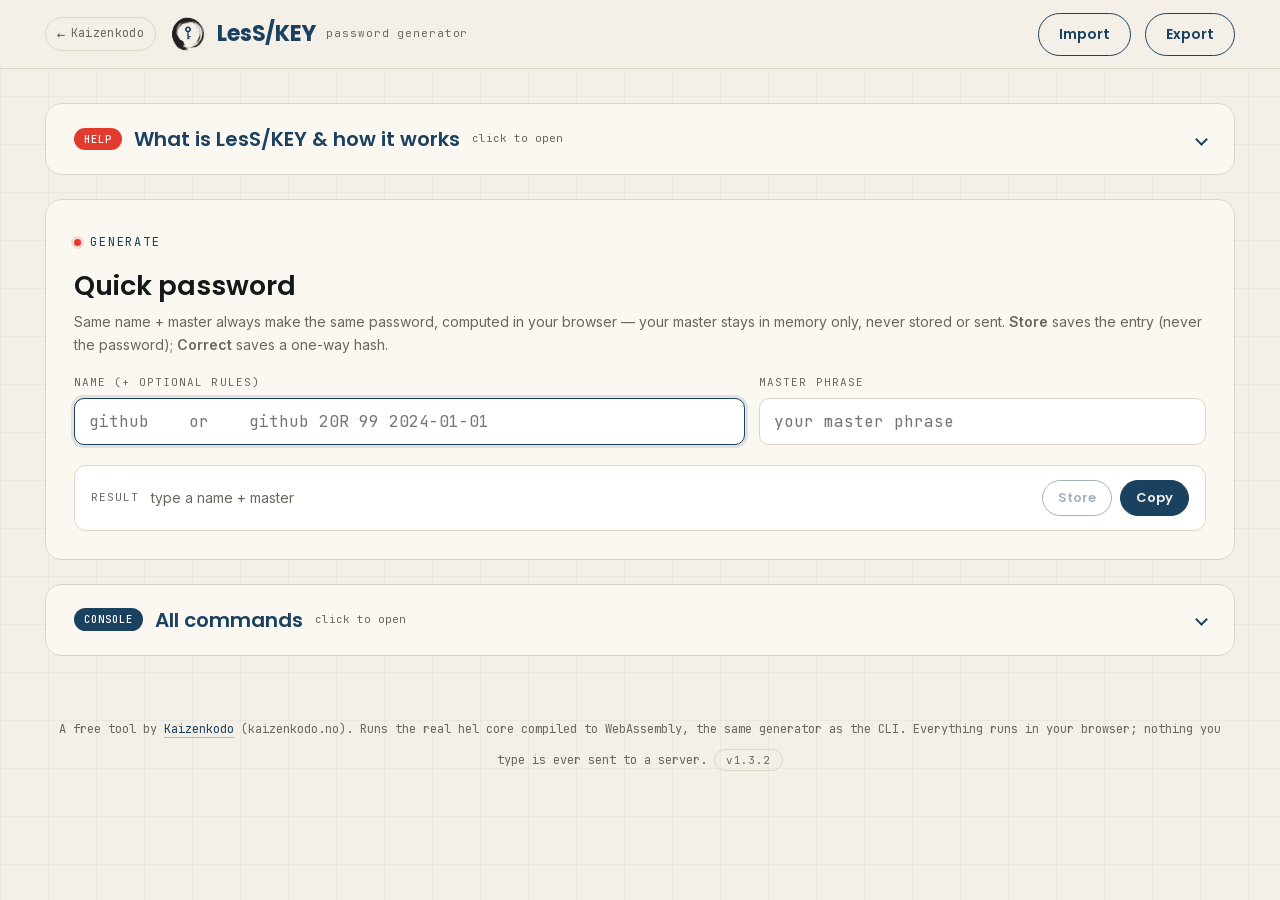
==== commit d9298321: "hel: v1.3.2 - merge-style add with </> diff, source -m missing-report" ====
--- a/helwasm/index.html
+++ b/helwasm/index.html
@@ -199,7 +199,7 @@
     <div class="modal-bg" id="importModal">
       <div class="modal">
         <h3>Import catalog</h3>
-        <p class="hint">Paste your catalog — raw <code>add …</code> lines, or a whole markdown page (a Notion <code>dump</code> split across code blocks works as-is; only the code blocks are read). Existing entries with the same name are replaced.</p>
+        <p class="hint">Paste your catalog — raw <code>add …</code> lines, or a whole markdown page (a Notion <code>dump</code> split across code blocks works as-is; only the code blocks are read). Existing entries are kept: an identical line is skipped silently, a differing one is shown (<code>&lt;</code> stored / <code>&gt;</code> pasted) and not applied — remove the entry first to take the pasted version.</p>
         <div class="modal-status" id="importStatus" hidden></div>
         <textarea id="importText" placeholder="add ..."></textarea>
         <div class="row">
@@ -263,6 +263,10 @@
       // is { tag: "New" | "Improved", text }; `text` may hold inline <code> for command
       // names (authored/trusted content, rendered as HTML). `title` = the release theme.
       const CHANGELOG = [
+        { version: "1.3.2", date: "2026-08-03", title: "Careful merges", changes: [
+          { tag: "Improved", text: "Importing an entry that already exists never overwrites it — and no longer barks “already exist” without detail. An identical line is skipped silently; a differing line shows as a small diff, <code>&lt;</code> what you have (kept) / <code>&gt;</code> what was pasted (ignored), in the dialog and the console. To take the pasted version, remove the entry first." },
+          { tag: "New", text: "Command-line tool: <code>source -m &lt;file or cmd|&gt;</code> additionally lists catalog names the source does not mention (<code>- name</code> per line) — see at a glance what your Notion page is missing." },
+        ] },
         { version: "1.3.1", date: "2026-08-01", title: "An honest importer", changes: [
           { tag: "Fixed", text: "Import no longer claims success when nothing happened. The engine imports all-or-nothing (one broken line rejects the whole paste — your catalog is never half-replaced), but the dialog used to say “Imported” either way. It now reports the problem, shows the offending errors, and stays open; a clean import confirms with the real entry count." },
           { tag: "Fixed", text: "A paste with Windows line endings (CR&nbsp;LF) imported nothing; it now imports normally." },
@@ -1146,16 +1150,27 @@
           persist();
           const after = catalogSize();
           const errs = out.split("\n").filter((l) => /^(warning|error):/.test(l));
+          // `< stored` / `> incoming` pairs: an existing entry whose imported line
+          // differs — the stored one was KEPT, the import ignored. Merge, not error.
+          const conflicts = out.split("\n").filter((l) => /^[<>] /.test(l));
           const delta = after - before;
           const summary = "catalog now " + after + " entr" + (after === 1 ? "y" : "ies") +
             (delta ? " (" + (delta > 0 ? "+" : "") + delta + ")" : "");
           for (const l of errs) appendLine(esc(l), "err");
+          for (const l of conflicts) appendLine(esc(l));
           if (errs.length) {
             // stay open: show what went wrong, and be explicit when NOTHING landed
             const head = after === before && /^error: error at /.test(errs[0])
               ? "Nothing imported — the paste has an unparseable line. "
               : "Imported with problems — " + summary + ". ";
             importStatus(head + errs.slice(0, 3).join("\n") + (errs.length > 3 ? "\n(+" + (errs.length - 3) + " more — see console)" : ""));
+            return;
+          }
+          if (conflicts.length) {
+            const k = conflicts.length / 2;
+            importStatus("Imported — " + summary + ". " + k + " entr" + (k === 1 ? "y" : "ies") +
+              " differ" + (k === 1 ? "s" : "") + " from your catalog — kept yours (< stored, > pasted):\n" +
+              conflicts.slice(0, 6).join("\n") + (conflicts.length > 6 ? "\n(+" + (conflicts.length - 6) / 2 + " more — see console)" : ""));
             return;
           }
           toast("Imported — " + summary);
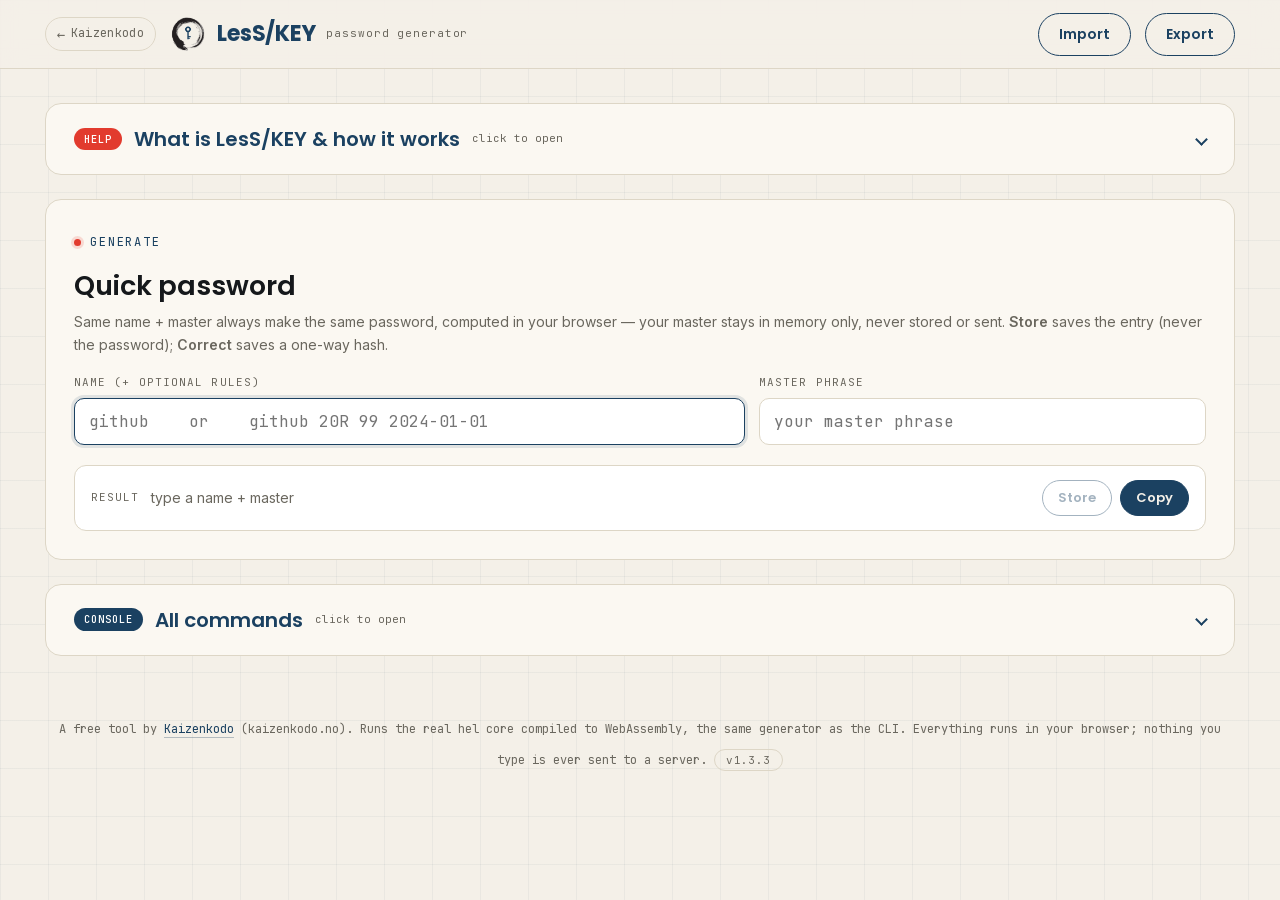
==== commit e3502adc: "hel: v1.3.3 - ls/ld anchor on the entry line, -n/-c/-l/-a scopes" ====
--- a/helwasm/index.html
+++ b/helwasm/index.html
@@ -263,6 +263,10 @@
       // is { tag: "New" | "Improved", text }; `text` may hold inline <code> for command
       // names (authored/trusted content, rendered as HTML). `title` = the release theme.
       const CHANGELOG = [
+        { version: "1.3.3", date: "2026-08-20", title: "Anchors that hold", changes: [
+          { tag: "Fixed", text: "In the console, <code>ls ^ssh</code> now really means “starts with ssh”. The pattern used to be tried against the entry name, the comment and the stored line separately, so an entry whose <em>comment</em> began with <code>ssh</code> came along too — and on the stored line <code>^</code> never matched at all. It is now matched against the stored line alone: <code>^</code> anchors at the name, <code>$</code> at the end of <code>^parent</code>. Patterns without <code>^</code>/<code>$</code> behave as before." },
+          { tag: "New", text: "<code>ls</code> and <code>ld</code> take a scope flag in front of the pattern: <code>-n</code> searches the name only (<code>ls -n ^microsoft.*t$</code>), <code>-c</code> the comment only (<code>ls -c ^ok@</code>), <code>-l</code> the whole stored line (the default), and <code>-a</code> all three at once — the old behaviour. Type <code>help ls</code> for the details." },
+        ] },
         { version: "1.3.2", date: "2026-08-03", title: "Careful merges", changes: [
           { tag: "Improved", text: "Importing an entry that already exists never overwrites it — and no longer barks “already exist” without detail. An identical line is skipped silently; a differing line shows as a small diff, <code>&lt;</code> what you have (kept) / <code>&gt;</code> what was pasted (ignored), in the dialog and the console. To take the pasted version, remove the entry first." },
           { tag: "New", text: "Command-line tool: <code>source -m &lt;file or cmd|&gt;</code> additionally lists catalog names the source does not mention (<code>- name</code> per line) — see at a glance what your Notion page is missing." },
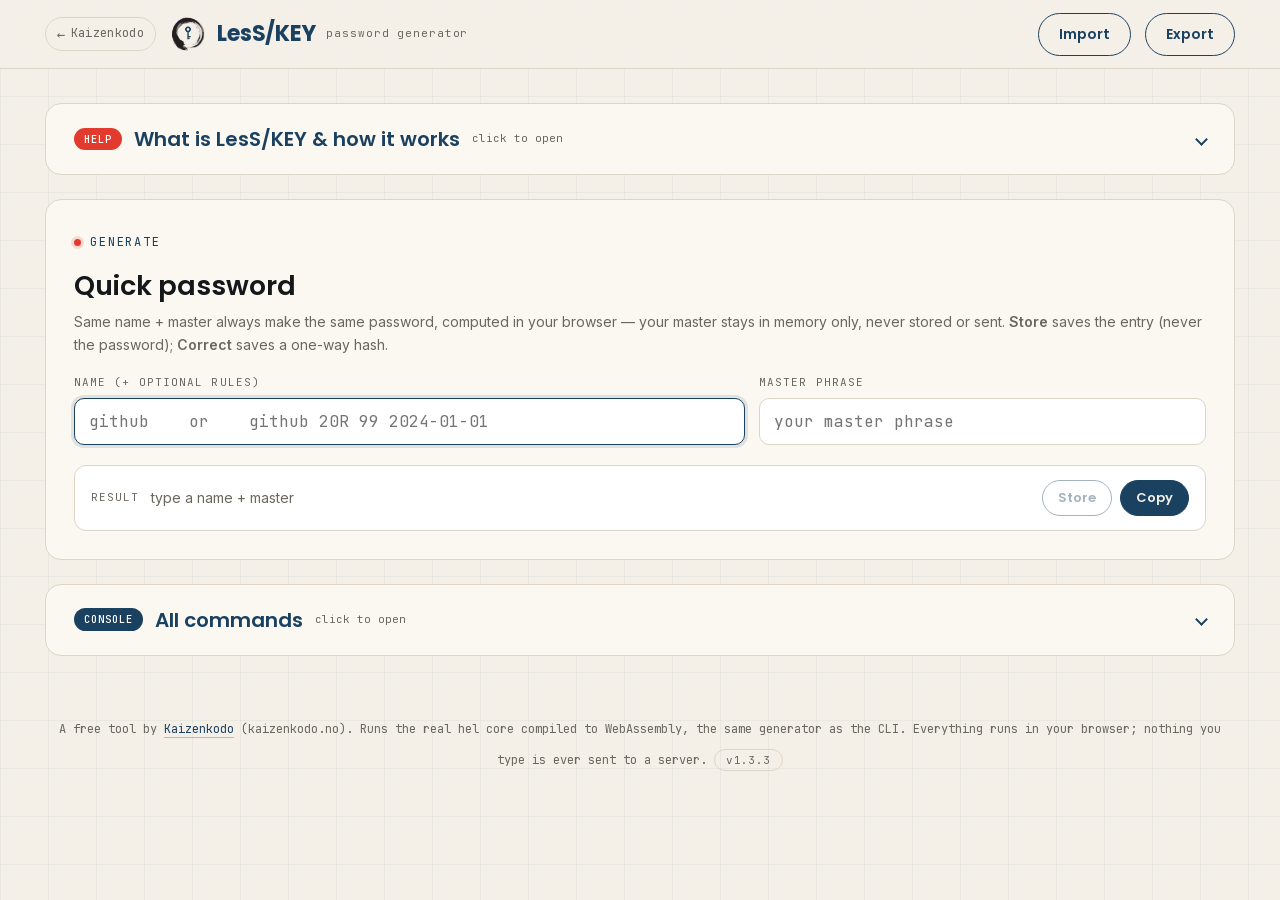
==== commit cbe108be: "hel: pass cache encrypted in memory, with expiry HEL-007 M2: new Secrets type — XChaCha20-Poly1305 a" ====
--- a/helwasm/index.html
+++ b/helwasm/index.html
@@ -136,7 +136,12 @@
             <div class="suggest" id="qnames" role="listbox" hidden></div>
           </div>
           <div class="field">
-            <label for="master">Master phrase</label>
+            <label class="with-state" for="master">
+              <span>Master phrase</span>
+              <!-- Shown only while hel holds a cached master; clicking it runs `unpass`
+                   and wipes every cleartext copy the page still shows. -->
+              <button type="button" class="lnk" id="forgetMaster" hidden title="Forget the cached master (the console `unpass`)">forget</button>
+            </label>
             <input type="text" id="master" class="mask" placeholder="your master phrase" title="click to show or hide" autocomplete="off" autocapitalize="off" autocorrect="off" spellcheck="false" readonly data-1p-ignore data-lpignore="true" data-bwignore="true" data-form-type="other" data-protonpass-ignore="true" data-kpxc-ignore="true" />
           </div>
         </div>
@@ -251,7 +256,7 @@
     </div>
 
     <script type="module">
-      import init, { hel_init, hel_command, hel_load_script, hel_parse, hel_parse_name, hel_entry, hel_names, hel_chain } from "./pkg/helwasm.js";
+      import init, { hel_init, hel_command, hel_load_script, hel_parse, hel_parse_name, hel_entry, hel_flag, hel_has_secret, hel_names, hel_tick, hel_chain } from "./pkg/helwasm.js";
 
       const $ = (s) => document.querySelector(s);
       const masterEl = () => document.getElementById("master");
@@ -330,7 +335,10 @@
       }
 
       // ---- host imports (wasm calls these by bare name → must be globals) ----
-      // The master field is the single ROOT master. hel's read_master prompts "/" for
+      // The master field is the single ROOT master, and it is WRITE-ONLY: what is
+      // typed is pushed into the engine at the first commit and the box is emptied
+      // (see applyMaster), so this only ever reads a phrase still being typed.
+      // hel's read_master prompts "/" for
       // the root and the parent's NAME when climbing a ^parent chain; by answering only
       // the "/" prompt (and "" otherwise) we force hel to climb to the root and COMPUTE
       // every intermediate parent from one master — exactly what the CLI does, and the
@@ -351,7 +359,13 @@
       // ---- helpers ----
       const persist = () => hel_command("save " + CATALOG_KEY);
       const esc = (s) => s.replace(/&/g, "&amp;").replace(/</g, "&lt;").replace(/>/g, "&gt;");
-      const stripNoise = (out) => out.split("\n").filter((l) => l && !/^(warning|error):/.test(l));
+      // A diagnostic line, never a password: hel's own `warning:` / `error:` / `note:`
+      // prefixes plus the parser's `error at L:C:` form (which has no colon after
+      // "error", so the old prefix test missed it and the console MASKED the parse
+      // error as if it were a secret). Passwords are S/KEY words — no colons — so
+      // matching on the colon can never swallow a real result.
+      const isDiag = (l) => /^(warning|error|note):/.test(l) || /^error at \d+:\d+:/.test(l);
+      const stripNoise = (out) => out.split("\n").filter((l) => l && !isDiag(l));
       const escapeRegExp = (s) => s.replace(/[.*+?^${}()|[\]\\]/g, "\\$&");
 
       // Import accepts a full markdown paste (e.g. a whole Notion page whose hel `dump`
@@ -639,6 +653,68 @@
           sec.style.fontSize = Math.max(11, Math.floor((base * avail) / full)) + "px";
         }
       }
+      // ---- master field: apply-then-clear ----
+      // The master phrase must not sit in the DOM for the whole session: an input's
+      // value is readable by anything that reaches the page (extension, injected
+      // script, heap snapshot, an OS screenshot of a revealed field), and a filled
+      // box also silently re-seeded the engine right after any `unpass`, which made
+      // forgetting a master impossible from the page. So the field is write-only:
+      // what you type is pushed into hel's in-memory `pass /` cache at the first
+      // commit (Enter, Copy, or leaving the box) and the box is emptied. An empty
+      // box keeps meaning "use the cached master", exactly as before — the label
+      // now says whether one is held, and offers to forget it.
+      function refreshMasterState() {
+        const el = masterEl();
+        if (!el) return;
+        const cached = hel_has_secret("/"); // presence only; the value stays in the engine
+        const b = $("#forgetMaster");
+        if (b) b.hidden = !cached;
+        el.placeholder = cached ? "cached in memory" : "your master phrase";
+      }
+      // Push the typed master into the engine, then clear the box. An empty box is a
+      // no-op: it already means "keep the cached one". `unpass` first, because a newly
+      // typed master is authoritative for the whole chain (the same rule quickGen
+      // applies when the field changes). Nothing is persisted — `pass` is memory-only,
+      // and the correct-hash it refreshes is written by the engine itself.
+      function applyMaster() {
+        const el = masterEl();
+        const v = el.value;
+        if (!v) { refreshMasterState(); return false; }
+        // quickGen already dropped the chain when this value first appeared in the
+        // box; only a value it never saw needs the `unpass` here.
+        if (v !== appliedMaster) hel_command("unpass");
+        hel_command("pass / " + v);
+        el.value = "";
+        el.classList.remove("revealed");
+        appliedMaster = "";
+        refreshMasterState();
+        return true;
+      }
+      // Drop every cached master AND every cleartext copy the page still holds (the
+      // field, the generated result, the reveal state). One wipe path: the label's
+      // "forget" control calls it now, and the TTL sweep will call the same function.
+      // Clear every cleartext copy the PAGE holds. Does not touch the engine —
+      // `forgetMaster` runs `unpass` first, the expiry tick has already wiped.
+      function wipeMasterUi() {
+        const el = masterEl();
+        el.value = "";
+        el.classList.remove("revealed");
+        appliedMaster = null;
+        lastSecret = "";
+        const sec = $("#qsecret");
+        sec.textContent = "";
+        sec.classList.remove("revealed", "correct");
+        sec.style.fontSize = "";
+        $("#qlen").textContent = "";
+        const spec = $("#qname").value.trim();
+        refreshSaveBtn(spec ? hel_parse_name(spec) : "", false, false);
+        refreshMasterState();
+      }
+      function forgetMaster(silent) {
+        hel_command("unpass");
+        wipeMasterUi();
+        if (!silent) toast("Master forgotten");
+      }
       function quickGen(silent) {
         const spec = $("#qname").value.trim();
         const sec = $("#qsecret");
@@ -662,6 +738,7 @@
         if (master !== appliedMaster) {
           if (master.length) hel_command("unpass");
           appliedMaster = master;
+          refreshMasterState(); // the cached master just went away
         }
         let out = hel_command("enc " + name);
         if (/^error: name .* not found/m.test(out)) { // unstored leaf: ephemeral add/enc/rm
@@ -722,6 +799,7 @@
           // what was typed is a base's password, not necessarily "the master", and
           // a filled field would wrongly suggest it derives this entry directly.
           hel_command("pass " + lvl + " " + pw);
+          refreshMasterState();
           persist(); // `pass` marks the level correct — keep that hash
           break;
         }
@@ -736,6 +814,7 @@
         if (!lastSecret && name && !masterEl().value && parentChainFor(spec, name).length) {
           await climbAndGen(spec, name);
         }
+        applyMaster(); // the typed master now lives in the engine; the box goes empty
         if (lastSecret) copyText(lastSecret); else toast("Nothing to copy");
       }
       // One click advances the progressive button by one step (Store → Correct →
@@ -800,6 +879,7 @@
         appendLine('<span class="cmd">&gt; ' + esc(redactCmd(cmd)) + "</span>");
         const out = hel_command(cmd);
         persist();
+        refreshMasterState(); // a typed `pass` / `unpass` moves the cached-master state
         if (!out) return;
         const verb = cmd.trim().split(/\s+/)[0];
         const isGen = /^(gen|rnd)\d*$/.test(verb); // gen/rnd password-table rows (gen3, rnd5, …)
@@ -813,7 +893,7 @@
           if (hdr) { const li = hdr.indexOf("Len"); if (li > 1) genPassEnd = li - 2; }
         }
         for (const line of lines) {
-          if (/^(warning|error):/.test(line)) {
+          if (isDiag(line)) {
             appendLine(esc(line), "err");
           } else if (isGen) {
             const p = parseGenLine(line, genPassEnd);
@@ -873,8 +953,9 @@
         }
         const out = hel_command("pass " + name + " " + pw); // long form, no prompt
         persist();
+        refreshMasterState();
         if (out && out.trim()) {
-          for (const l of out.split("\n")) appendLine(esc(l), /^(warning|error):/.test(l) ? "err" : null);
+          for (const l of out.split("\n")) appendLine(esc(l), isDiag(l) ? "err" : null);
         }
         appendLine('<span class="muted"># password cached for ' + esc(name) + "</span>");
       }
@@ -1016,6 +1097,43 @@
           if (e.key !== "Enter") return;
           e.preventDefault();
           commitGen();
+        });
+        // Leaving the box is a commit too: the phrase goes into the engine and the
+        // box empties, so the master is never left lying in the DOM.
+        $("#master").addEventListener("blur", () => applyMaster());
+        // The control sits inside the label; stop the click from also focusing the
+        // field through the label, then focus it deliberately (you forgot a master
+        // because you want to type another one).
+        $("#forgetMaster").addEventListener("click", (e) => {
+          e.preventDefault();
+          e.stopPropagation();
+          forgetMaster(false);
+          masterEl().focus();
+        });
+        // ---- expiry tick ----
+        // The browser is single-threaded, so the page drives what the CLI's
+        // sweeper thread does: once a second, wipe cached masters that have aged
+        // out (`set hel_pass_ttl 15m` / `set hel_pass_max_age 8h`) and clear the
+        // cleartext the page still shows. hel_tick() returns immediately while
+        // both limits are off, which is the default.
+        setInterval(() => {
+          const dropped = hel_tick().split("\n").filter(Boolean);
+          if (!dropped.length) return;
+          appendLine('<span class="muted"># forgot the cached password for ' + esc(dropped.join(", ")) + " (expired)</span>");
+          if (dropped.includes("/")) {
+            wipeMasterUi();
+            toast("Master expired");
+          } else {
+            refreshMasterState();
+          }
+        }, 1000);
+        // Optional: drop every cached master the moment the app goes to the
+        // background (`set hel_pass_lock_on_hide 1`; off by default).
+        document.addEventListener("visibilitychange", () => {
+          if (document.visibilityState !== "hidden") return;
+          if (!hel_flag("hel_pass_lock_on_hide")) return;
+          hel_command("unpass");
+          wipeMasterUi();
         });
         $("#copy").onclick = commitGen;
         $("#saveBtn").onclick = saveStep;
@@ -1210,6 +1328,7 @@
           })
         );
 
+        refreshMasterState(); // no master is cached on a cold open; keep the label honest
         appendLine('<span class="muted"># LesS/KEY ready. Runs entirely in your browser (WASM); nothing is sent to a server. Try: help</span>');
       }
       boot();
--- a/helwasm/style.css
+++ b/helwasm/style.css
@@ -180,6 +180,18 @@
 .suggest .opt:hover, .suggest .opt.active { background: rgba(27, 65, 97, 0.08); }
 .suggest .opt:hover .opt-name, .suggest .opt.active .opt-name { color: var(--ocean); }
 .field label { font-family: var(--mono); font-size: 11px; text-transform: uppercase; letter-spacing: 0.1em; color: var(--muted); }
+/* The master field's label doubles as its state line: the caption on the left,
+   the "cached - forget" control on the right (hidden while nothing is cached). */
+.field label.with-state { display: flex; align-items: baseline; justify-content: space-between; gap: 10px; }
+/* the caption yields first on a narrow phone; the control never wraps */
+.field label.with-state > span { min-width: 0; overflow: hidden; text-overflow: ellipsis; white-space: nowrap; }
+.lnk {
+  font-family: var(--mono); font-size: 11px; letter-spacing: 0.06em; white-space: nowrap;
+  color: var(--ocean); background: transparent; border: 0; padding: 0;
+  cursor: pointer; text-decoration: underline; text-underline-offset: 2px;
+}
+.lnk:hover { color: var(--deep); }
+.lnk[hidden] { display: none; }
 input[type="text"], input[type="password"] {
   /* 16px min: iOS Safari auto-zooms (and stays zoomed) when a focused input is
      under 16px. Keep all focusable fields >= 16px to stop that. */
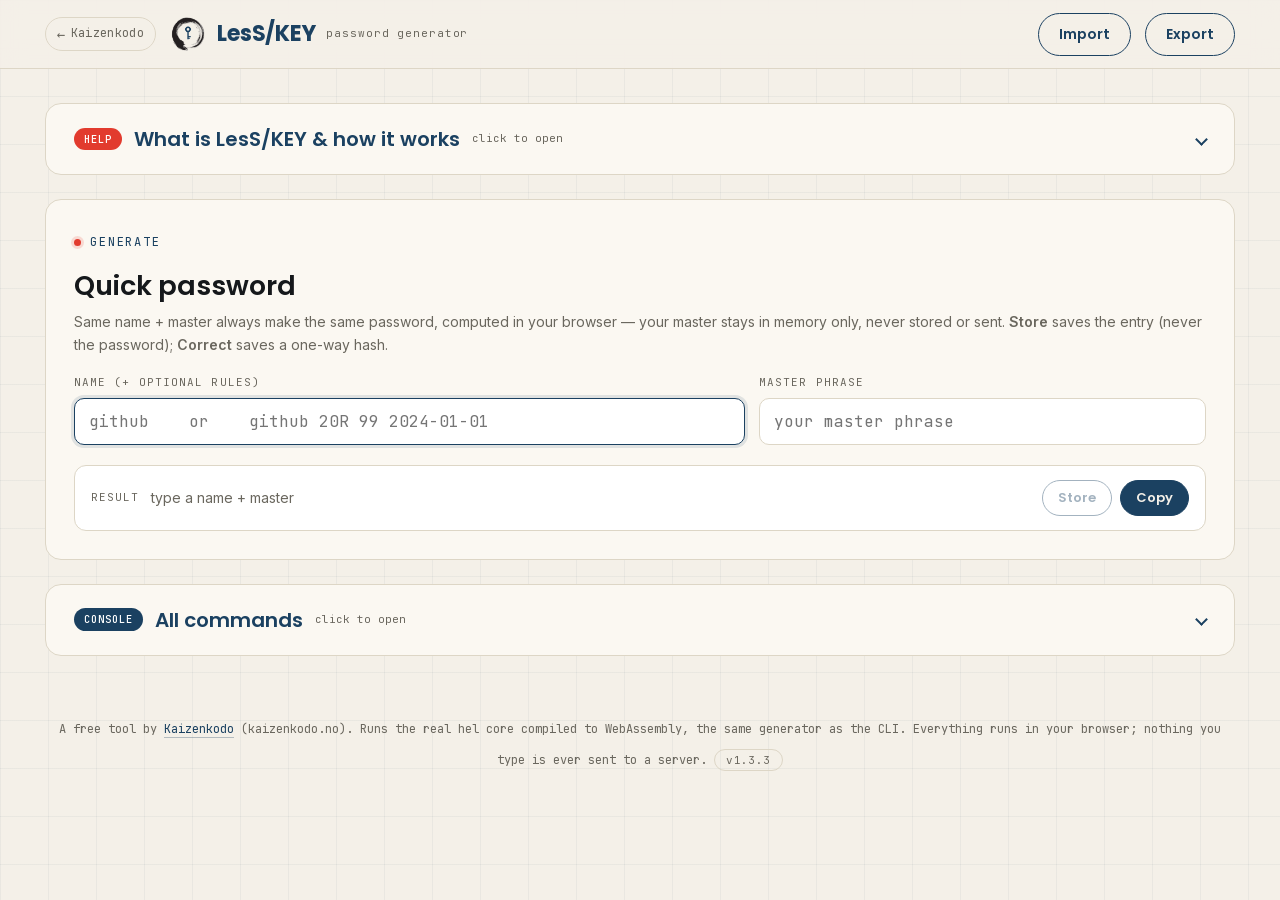
==== commit bba58f93: "hel: document the pass cache and its expiry HEL-007 M6: `help pass` covers the encrypted cache, hel_" ====
--- a/helwasm/index.html
+++ b/helwasm/index.html
@@ -71,6 +71,13 @@
                   The save button steps from <strong>Store</strong> (file the entry — its name
                   and rules, never the password) to <strong>Correct</strong> (confirm this name +
                   master); once confirmed the result shows in colour, so a typo stays black.
+                </p>
+                <p>
+                  The master box empties once your phrase is in memory, so it is not left sitting
+                  in a readable field — an empty box keeps using the master you already typed, the
+                  label says when one is held, and <em>forget</em> drops it. It can also expire on
+                  its own: <code>set hel_pass_ttl 15m</code> in the console forgets a master left
+                  unused that long (<code>help pass</code> for the rest).
                 </p>
               </div>
               <div>
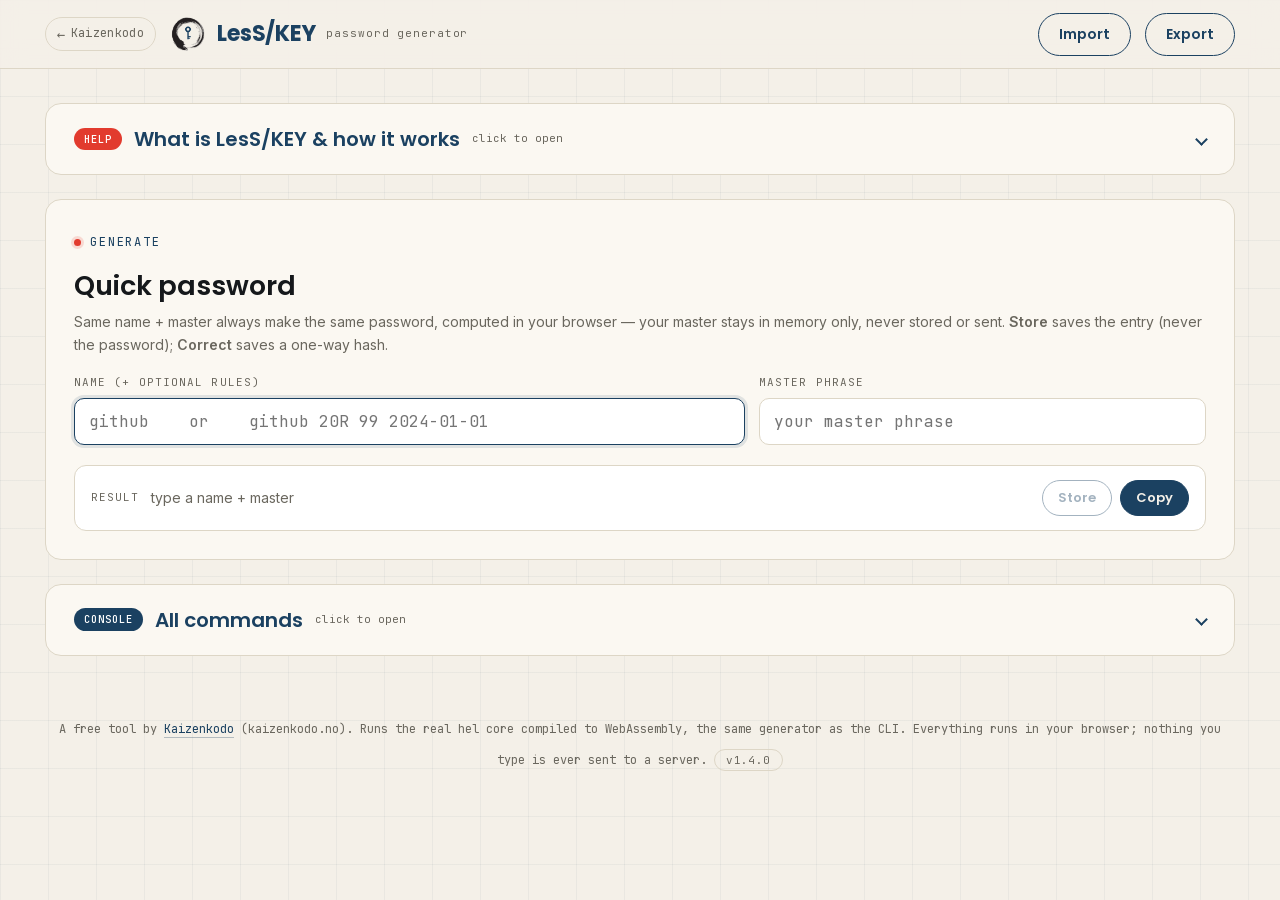
==== commit a95bceed: "hel: v1.4.0 - a cache that forgets Cut the round: masters kept encrypted in memory with hel_pass_ttl" ====
--- a/helwasm/index.html
+++ b/helwasm/index.html
@@ -275,6 +275,13 @@
       // is { tag: "New" | "Improved", text }; `text` may hold inline <code> for command
       // names (authored/trusted content, rendered as HTML). `title` = the release theme.
       const CHANGELOG = [
+        { version: "1.4.0", date: "2026-08-22", title: "A cache that forgets", changes: [
+          { tag: "Improved", text: "Your master phrase no longer sits in the box for the whole session: what you type is handed to the engine at the first use (Enter, Copy, or leaving the field) and the box empties. An empty box still means “use the master I already typed” — the label says when one is held and offers to <em>forget</em> it." },
+          { tag: "New", text: "A cached master can expire on its own. In the console, <code>set hel_pass_ttl 15m</code> forgets one left unused for fifteen minutes, <code>set hel_pass_max_age 8h</code> forgets it eight hours after you typed it, and <code>set hel_pass_lock_on_hide 1</code> drops it as soon as the app goes to the background. All off by default; <code>0</code> switches one off again, and <code>help pass</code> has the details." },
+          { tag: "Improved", text: "While it is cached, your master is kept encrypted in memory under a random key that changes on every sweep, and appears in the clear only for the instant a password is computed. To be plain about what that is worth: it does not protect a running program — whoever can read the app's memory can read the key too. It shortens how long your master lingers where a crash dump or a memory snapshot could pick it up." },
+          { tag: "Fixed", text: "<code>enc /</code> shows your root master instead of “name / not found”, the same way <code>enc +vault</code> shows an independent root's password. A root that is not cached now says so rather than reporting a missing entry, and a bare <code>enc</code> explains what it needs instead of printing a parser error." },
+          { tag: "Fixed", text: "Console errors are no longer masked as if they were passwords: a mistyped command's parser error (and the <code>note:</code> lines <code>enc</code> prints when several entries match) showed up as a click-to-reveal secret." },
+        ] },
         { version: "1.3.3", date: "2026-08-20", title: "Anchors that hold", changes: [
           { tag: "Fixed", text: "In the console, <code>ls ^ssh</code> now really means “starts with ssh”. The pattern used to be tried against the entry name, the comment and the stored line separately, so an entry whose <em>comment</em> began with <code>ssh</code> came along too — and on the stored line <code>^</code> never matched at all. It is now matched against the stored line alone: <code>^</code> anchors at the name, <code>$</code> at the end of <code>^parent</code>. Patterns without <code>^</code>/<code>$</code> behave as before." },
           { tag: "New", text: "<code>ls</code> and <code>ld</code> take a scope flag in front of the pattern: <code>-n</code> searches the name only (<code>ls -n ^microsoft.*t$</code>), <code>-c</code> the comment only (<code>ls -c ^ok@</code>), <code>-l</code> the whole stored line (the default), and <code>-a</code> all three at once — the old behaviour. Type <code>help ls</code> for the details." },
